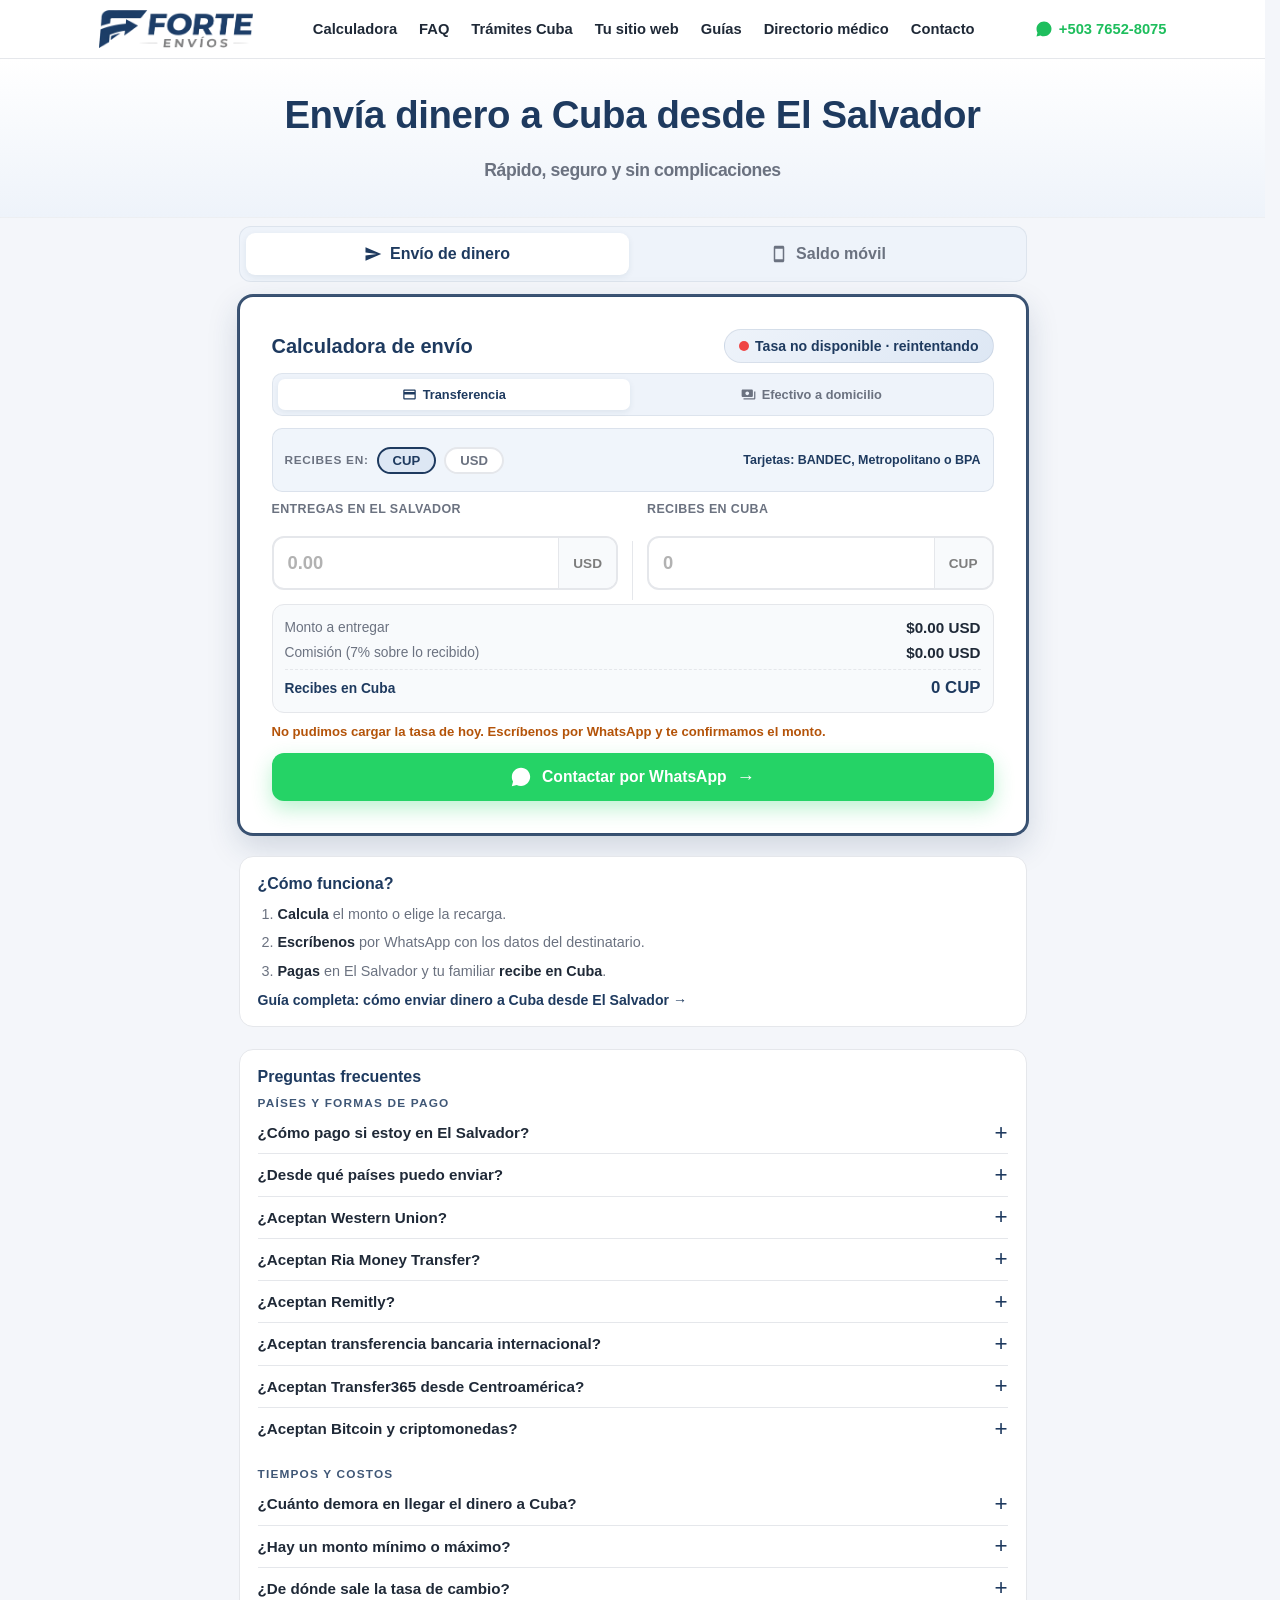
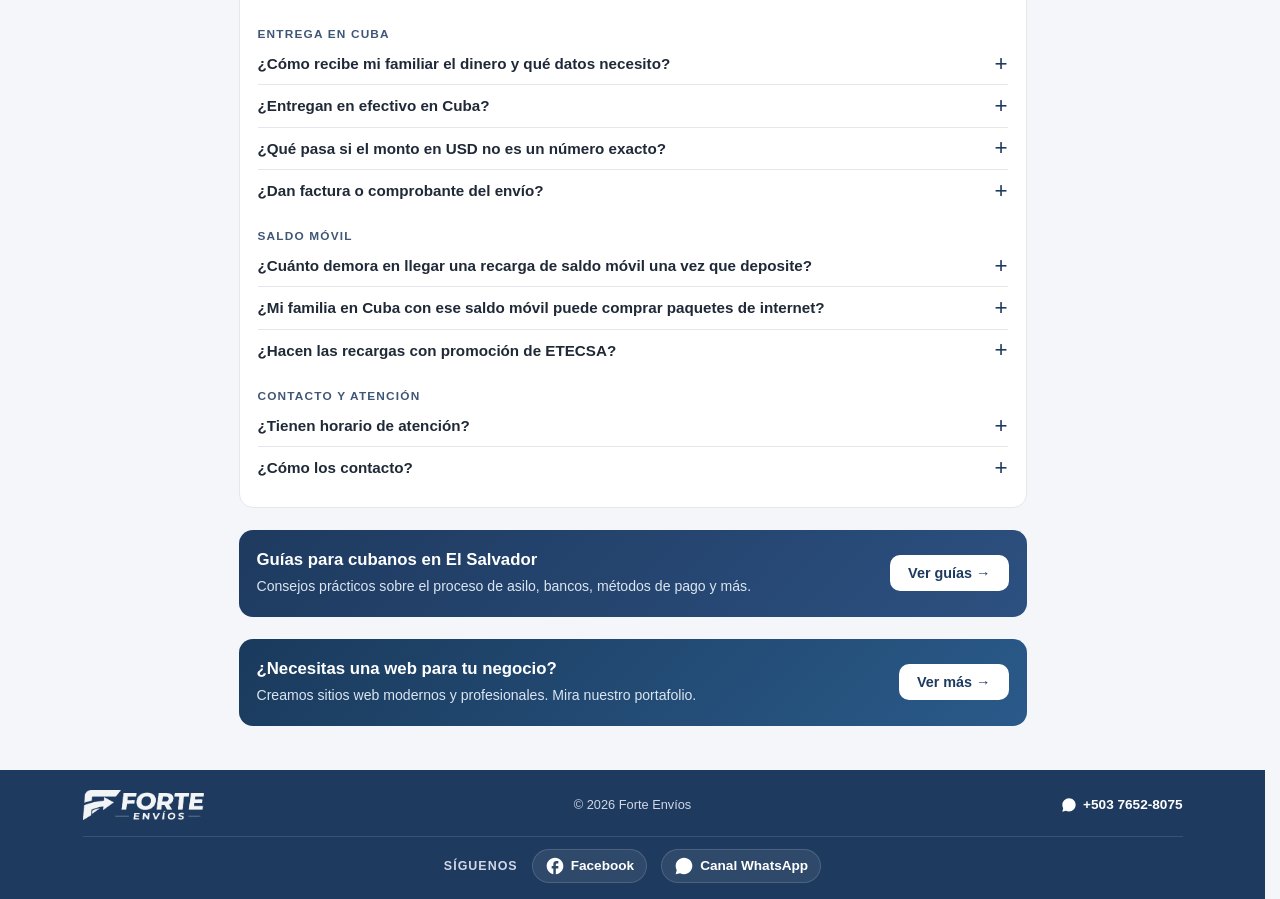
==== index.html @ 131b621f "envío: selector de provincia y municipio, Las Tunas solo USD al 15% - Provincia y municipio en dos s" ====
<!DOCTYPE html>
<html lang="es">
<head>
  <meta charset="UTF-8" />
  <meta name="viewport" content="width=device-width, initial-scale=1.0" />
  <title>Enviar dinero a Cuba desde El Salvador | Forte Envíos</title>
  <meta name="description" content="Envía dinero a Cuba desde El Salvador: transferencia a tarjeta en CUP o USD y efectivo a domicilio en La Habana y Las Tunas. Calcula al instante con la tasa del día." />
  <link rel="canonical" href="https://forteenvios.com/" />
  <meta property="og:type" content="website" />
  <meta property="og:site_name" content="Forte Envíos" />
  <meta property="og:locale" content="es_SV" />
  <meta property="og:title" content="Enviar dinero a Cuba desde El Salvador | Forte Envíos" />
  <meta property="og:description" content="Envía dinero a Cuba desde El Salvador: transferencia a tarjeta en CUP o USD y efectivo a domicilio en La Habana y Las Tunas. Calcula al instante con la tasa del día." />
  <meta property="og:url" content="https://forteenvios.com/" />
  <meta property="og:image" content="https://forteenvios.com/og-image.jpg" />
  <meta property="og:image:width" content="1200" />
  <meta property="og:image:height" content="630" />
  <meta property="og:image:alt" content="Forte Envíos: envía dinero a Cuba desde El Salvador" />
  <meta name="twitter:card" content="summary_large_image" />
  <meta name="theme-color" content="#1e3a5f" />
  <link rel="icon" type="image/png" href="logo.png" />
  <link rel="manifest" href="manifest.webmanifest" />
  <link rel="apple-touch-icon" href="icons/apple-touch-icon.png" />
  <meta name="mobile-web-app-capable" content="yes" />
  <meta name="apple-mobile-web-app-capable" content="yes" />
  <meta name="apple-mobile-web-app-title" content="Forte Envíos" />
  <meta name="apple-mobile-web-app-status-bar-style" content="default" />
  <link rel="stylesheet" href="styles.css" />
  <script type="application/ld+json">
{
    "@context": "https://schema.org",
    "@graph": [
      {
        "@type": "FinancialService",
        "name": "Forte Envíos",
        "url": "https://forteenvios.com/",
        "description": "Envíos de dinero y recargas de saldo móvil desde El Salvador a Cuba.",
        "logo": "https://forteenvios.com/icons/icon-512.png",
        "image": "https://forteenvios.com/og-image.jpg",
        "telephone": "+503 7652-8075",
        "areaServed": [
          {
            "@type": "Country",
            "name": "El Salvador"
          },
          {
            "@type": "Country",
            "name": "Cuba"
          }
        ],
        "openingHours": "Mo-Su 00:00-23:59",
        "sameAs": [
          "https://www.facebook.com/profile.php?id=61582196583614",
          "https://www.whatsapp.com/channel/0029Vb774k69MF8uhRZBeU0Q"
        ]
      },
      {
        "@type": "WebSite",
        "name": "Forte Envíos",
        "url": "https://forteenvios.com/",
        "inLanguage": "es"
      }
    ]
  }
  </script>
</head>
<body>
  <header class="site-header">
    <div class="container header-inner">
      <img src="logo.png" alt="Forte Envíos" class="logo" />
      <nav class="site-nav" id="siteNav" aria-label="Navegación principal">
        <a href="#calculadora" class="nav-link">Calculadora</a>
        <a href="#faq" class="nav-link">FAQ</a>
        <a href="tramites/index.html" class="nav-link">Trámites Cuba</a>
        <a href="web/index.html" class="nav-link">Tu sitio web</a>
        <a href="guias/index.html" class="nav-link">Guías</a>
        <a href="directorio-medicos/index.html" class="nav-link">Directorio médico</a>
        <a href="contacto.html" class="nav-link">Contacto</a>
      </nav>
      <div class="header-actions">
        <a href="https://wa.me/50376528075" target="_blank" rel="noopener" class="wa-link">
          <svg viewBox="0 0 24 24" width="18" height="18" fill="currentColor" aria-hidden="true"><path d="M17.5 14.4c-.3-.1-1.7-.8-1.9-.9-.3-.1-.5-.1-.7.1s-.8.9-.9 1.1c-.2.2-.3.2-.6.1s-1.2-.4-2.2-1.4c-.8-.7-1.4-1.6-1.5-1.9-.2-.3 0-.4.1-.6.1-.1.3-.3.4-.5.1-.2.2-.3.3-.5.1-.2 0-.4 0-.5s-.7-1.7-1-2.3c-.3-.6-.5-.5-.7-.5h-.6c-.2 0-.5.1-.8.4-.3.3-1.1 1.1-1.1 2.6 0 1.5 1.1 3 1.3 3.2.2.2 2.2 3.3 5.3 4.7.7.3 1.3.5 1.7.6.7.2 1.4.2 1.9.1.6-.1 1.7-.7 2-1.4.3-.7.3-1.3.2-1.4-.1-.1-.3-.2-.6-.3zM12 2C6.5 2 2 6.5 2 12c0 1.8.5 3.5 1.3 4.9L2 22l5.3-1.4c1.4.8 3 1.2 4.7 1.2 5.5 0 10-4.5 10-10S17.5 2 12 2z"/></svg>
          <span class="wa-number">+503 7652-8075</span>
        </a>
        <button type="button" class="nav-burger" id="navBurger" aria-label="Abrir menú" aria-expanded="false" aria-controls="siteNav">
          <svg viewBox="0 0 24 24" width="22" height="22" fill="currentColor" aria-hidden="true"><path d="M3 18h18v-2H3v2zm0-5h18v-2H3v2zm0-7v2h18V6H3z"/></svg>
        </button>
      </div>
    </div>
  </header>

  <main>
    <section class="hero">
      <div class="container">
        <h1>Envía dinero a Cuba desde El Salvador<br/><span class="accent">Rápido, seguro y sin complicaciones</span></h1>
      </div>
    </section>

    <section class="calculator-wrap" id="calculadora">
      <div class="container">

        <div class="tabs" role="tablist">
          <button type="button" class="tab active" role="tab" id="tab-envio" aria-selected="true" aria-controls="panel-envio" data-tab="envio">
            <svg viewBox="0 0 24 24" width="18" height="18" fill="currentColor" aria-hidden="true"><path d="M2.01 21L23 12 2.01 3 2 10l15 2-15 2z"/></svg>
            Envío de dinero
          </button>
          <button type="button" class="tab" role="tab" id="tab-saldo" aria-selected="false" aria-controls="panel-saldo" tabindex="-1" data-tab="saldo">
            <svg viewBox="0 0 24 24" width="18" height="18" fill="currentColor" aria-hidden="true"><path d="M17 1.01L7 1c-1.1 0-2 .9-2 2v18c0 1.1.9 2 2 2h10c1.1 0 2-.9 2-2V3c0-1.1-.9-1.99-2-1.99zM17 19H7V5h10v14z"/></svg>
            Saldo móvil
          </button>
        </div>

        <!-- === Panel: Envío de dinero === -->
        <div class="calculator card" id="panel-envio" role="tabpanel" aria-labelledby="tab-envio">
          <div class="calc-header">
            <h2>Calculadora de envío</h2>
            <div class="rate-pill loading" id="ratePill" title="Tasa CUP/USD en vivo">
              <span class="rate-dot"></span>
              <span id="rateText">Calculando tasa…</span>
            </div>
          </div>

          <div class="delivery-toggle" role="group" aria-label="Modalidad de entrega">
            <button type="button" class="dtoggle active" aria-pressed="true" data-mode="transferencia">
              <svg viewBox="0 0 24 24" width="15" height="15" fill="currentColor" aria-hidden="true"><path d="M20 4H4c-1.11 0-2 .89-2 2v12c0 1.11.89 2 2 2h16c1.11 0 2-.89 2-2V6c0-1.11-.89-2-2-2zm0 14H4v-6h16v6zm0-10H4V6h16v2z"/></svg>
              Transferencia
            </button>
            <button type="button" class="dtoggle" aria-pressed="false" data-mode="efectivo">
              <svg viewBox="0 0 24 24" width="15" height="15" fill="currentColor" aria-hidden="true"><path d="M19 14V6c0-1.1-.9-2-2-2H3c-1.1 0-2 .9-2 2v8c0 1.1.9 2 2 2h14c1.1 0 2-.9 2-2zm-9-1c-1.66 0-3-1.34-3-3s1.34-3 3-3 3 1.34 3 3-1.34 3-3 3zm13-6v11c0 1.1-.9 2-2 2H4v-2h17V7h2z"/></svg>
              Efectivo a domicilio
            </button>
          </div>

          <div id="transferencia-options" class="delivery-options transferencia-options">
            <div class="currency-toggle" role="group" aria-label="Moneda a recibir">
              <span class="currency-toggle-label">Recibes en:</span>
              <button type="button" class="ctoggle active" aria-pressed="true" data-currency="cup">CUP</button>
              <button type="button" class="ctoggle" aria-pressed="false" data-currency="usd">USD</button>
            </div>
            <span class="transfer-note" id="transferNote">Tarjetas: BANDEC, Metropolitano o BPA</span>
          </div>

          <div id="efectivo-options" class="delivery-options efectivo-options hidden">
            <div class="currency-toggle" role="group" aria-label="Moneda a recibir">
              <span class="currency-toggle-label">Recibes en:</span>
              <button type="button" class="ctoggle active" aria-pressed="true" data-currency="cup">CUP</button>
              <button type="button" class="ctoggle" aria-pressed="false" data-currency="usd">USD</button>
            </div>
            <div class="municipio-section">
              <label for="provinciaSelect" class="municipio-label">Provincia de entrega</label>
              <select id="provinciaSelect" class="municipio-select">
                <option value="">Provincia</option>
              </select>
              <label for="municipioSelect" class="municipio-label">Municipio de entrega</label>
              <select id="municipioSelect" class="municipio-select" disabled>
                <option value="">Municipio</option>
              </select>
            </div>
          </div>

          <div class="row row-main">
            <div class="field">
              <label for="payUsd">Entregas en El Salvador</label>
              <div class="input-group">
                <input type="text" inputmode="decimal" id="payUsd" placeholder="0.00" autocomplete="off" />
                <span class="currency">USD</span>
              </div>
            </div>

            <div class="row-divider" aria-hidden="true"></div>

            <div class="field">
              <label for="recvCup" id="recvCupLabel">Recibes en Cuba</label>
              <div class="input-group">
                <input type="text" inputmode="decimal" id="recvCup" placeholder="0" autocomplete="off" />
                <span class="currency" id="recvCupCurrency">CUP</span>
              </div>
            </div>
          </div>

          <div class="summary" id="summary">
            <div class="summary-row">
              <span>Monto a entregar</span>
              <strong id="sumPay">$0.00 USD</strong>
            </div>
            <div class="summary-row">
              <span id="sumFeeLabel">Comisión (7%)</span>
              <strong id="sumFee">$0.00 USD</strong>
            </div>
            <div class="summary-row" id="sumMensajeriaRow" style="display:none">
              <span id="sumMensajeriaLabel">Mensajería</span>
              <strong id="sumMensajeria">$0.00 USD</strong>
            </div>
            <div class="summary-row highlight" id="sumRecvRow">
              <span id="sumRecvLabel">Recibes en Cuba</span>
              <strong id="sumRecv">0 CUP</strong>
            </div>
          </div>

          <p class="calc-hint" id="envioHint" role="status" hidden></p>

          <a id="whatsappBtn" href="#" target="_blank" rel="noopener" class="btn btn-whatsapp" aria-disabled="true">
            <svg viewBox="0 0 24 24" width="22" height="22" fill="currentColor" aria-hidden="true"><path d="M17.5 14.4c-.3-.1-1.7-.8-1.9-.9-.3-.1-.5-.1-.7.1s-.8.9-.9 1.1c-.2.2-.3.2-.6.1s-1.2-.4-2.2-1.4c-.8-.7-1.4-1.6-1.5-1.9-.2-.3 0-.4.1-.6.1-.1.3-.3.4-.5.1-.2.2-.3.3-.5.1-.2 0-.4 0-.5s-.7-1.7-1-2.3c-.3-.6-.5-.5-.7-.5h-.6c-.2 0-.5.1-.8.4-.3.3-1.1 1.1-1.1 2.6 0 1.5 1.1 3 1.3 3.2.2.2 2.2 3.3 5.3 4.7.7.3 1.3.5 1.7.6.7.2 1.4.2 1.9.1.6-.1 1.7-.7 2-1.4.3-.7.3-1.3.2-1.4-.1-.1-.3-.2-.6-.3zM12 2C6.5 2 2 6.5 2 12c0 1.8.5 3.5 1.3 4.9L2 22l5.3-1.4c1.4.8 3 1.2 4.7 1.2 5.5 0 10-4.5 10-10S17.5 2 12 2z"/></svg>
            <span>Contactar por WhatsApp</span>
            <span class="btn-arrow" aria-hidden="true">→</span>
          </a>
        </div>

        <!-- === Panel: Saldo móvil === -->
        <div class="calculator card hidden" id="panel-saldo" role="tabpanel" aria-labelledby="tab-saldo">
          <div class="calc-header">
            <h2>Recarga de saldo móvil</h2>
          </div>

          <div class="offers">
            <button class="offer featured" data-cup="1000" data-usd="8.5">
              <span class="offer-badge">Mejor precio</span>
              <span class="offer-cup">1000 <small>CUP</small></span>
              <span class="offer-arrow">→</span>
              <span class="offer-usd">$8<small>.50</small></span>
            </button>
            <button class="offer" data-cup="360" data-usd="3.15">
              <span class="offer-badge popular">Más popular</span>
              <span class="offer-cup">360 <small>CUP</small></span>
              <span class="offer-arrow">→</span>
              <span class="offer-usd">$3<small>.15</small></span>
            </button>
            <button class="offer" data-cup="240" data-usd="2.5">
              <span class="offer-cup">240 <small>CUP</small></span>
              <span class="offer-arrow">→</span>
              <span class="offer-usd">$2<small>.50</small></span>
            </button>
            <button class="offer" data-cup="120" data-usd="1.75">
              <span class="offer-cup">120 <small>CUP</small></span>
              <span class="offer-arrow">→</span>
              <span class="offer-usd">$1<small>.75</small></span>
            </button>
            <button class="offer" data-promo="1" data-usd="27" aria-describedby="promoNote">
              <span class="offer-badge promo">Promoción ETECSA</span>
              <span class="offer-cup">Promo <small>ETECSA</small></span>
              <span class="offer-arrow">→</span>
              <span class="offer-usd">$27</span>
              <span class="offer-note" id="promoNote" role="tooltip" aria-hidden="true" hidden><strong>Promo ETECSA:</strong> solo cuando ETECSA tiene una promoción activa. Lo que incluye cambia en cada una (normalmente saldo multiplicado y datos ilimitados); por WhatsApp te confirmamos si hay una ahora y qué trae.</span>
            </button>
          </div>

          <div class="field">
            <label for="cubaPhone">Número de Cuba (opcional)</label>
            <div class="input-group">
              <span class="prefix">+53</span>
              <input type="tel" inputmode="numeric" id="cubaPhone" placeholder="XXXX XXXX" autocomplete="off" maxlength="9" />
            </div>
          </div>

          <p class="calc-hint" id="saldoHint" role="status" hidden></p>

          <a id="whatsappSaldoBtn" href="#" target="_blank" rel="noopener" class="btn btn-whatsapp" aria-disabled="true">
            <svg viewBox="0 0 24 24" width="22" height="22" fill="currentColor" aria-hidden="true"><path d="M17.5 14.4c-.3-.1-1.7-.8-1.9-.9-.3-.1-.5-.1-.7.1s-.8.9-.9 1.1c-.2.2-.3.2-.6.1s-1.2-.4-2.2-1.4c-.8-.7-1.4-1.6-1.5-1.9-.2-.3 0-.4.1-.6.1-.1.3-.3.4-.5.1-.2.2-.3.3-.5.1-.2 0-.4 0-.5s-.7-1.7-1-2.3c-.3-.6-.5-.5-.7-.5h-.6c-.2 0-.5.1-.8.4-.3.3-1.1 1.1-1.1 2.6 0 1.5 1.1 3 1.3 3.2.2.2 2.2 3.3 5.3 4.7.7.3 1.3.5 1.7.6.7.2 1.4.2 1.9.1.6-.1 1.7-.7 2-1.4.3-.7.3-1.3.2-1.4-.1-.1-.3-.2-.6-.3zM12 2C6.5 2 2 6.5 2 12c0 1.8.5 3.5 1.3 4.9L2 22l5.3-1.4c1.4.8 3 1.2 4.7 1.2 5.5 0 10-4.5 10-10S17.5 2 12 2z"/></svg>
            <span>Contactar por WhatsApp</span>
            <span class="btn-arrow" aria-hidden="true">→</span>
          </a>

        </div>

        <div class="steps">
          <h3>¿Cómo funciona?</h3>
          <ol>
            <li><strong>Calcula</strong> el monto o elige la recarga.</li>
            <li><strong>Escríbenos</strong> por WhatsApp con los datos del destinatario.</li>
            <li><strong>Pagas</strong> en El Salvador y tu familiar <strong>recibe en Cuba</strong>.</li>
          </ol>
          <p class="steps-guide"><a href="guias/enviar-dinero-cuba-desde-el-salvador/index.html">Guía completa: cómo enviar dinero a Cuba desde El Salvador →</a></p>
        </div>

        <section class="faq" id="faq">
          <h3>Preguntas frecuentes</h3>

          <div class="faq-group">
            <h4>Países y formas de pago</h4>

            <details>
              <summary>¿Cómo pago si estoy en El Salvador?</summary>
              <p>Puedes pagar en <strong>Efectivo</strong>, por <strong>Transfer365</strong> o vía <strong>Western Union</strong> local. También aceptamos <strong>Bitcoin y criptomonedas</strong>. Coordinamos la modalidad al momento de escribirnos por WhatsApp.</p>
            </details>

            <details>
              <summary>¿Desde qué países puedo enviar?</summary>
              <p>Recibimos envíos desde <strong>casi cualquier país del mundo</strong>: Estados Unidos, España, Canadá, México, Argentina, Chile, Colombia, Italia, Alemania, Francia, Portugal, Reino Unido y muchos más. Siempre que en tu país opere alguna de las vías que aceptamos, podemos coordinar el envío.</p>
              <p>Las vías disponibles son: <strong>Western Union</strong>, <strong>Ria Money Transfer</strong>, <strong>Remitly</strong>, <strong>transferencia bancaria internacional</strong>, <strong>Transfer365</strong> (desde Centroamérica) y <strong>Bitcoin y criptomonedas</strong>. Si tienes otra forma de pago en mente, escríbenos por WhatsApp y la valoramos contigo.</p>
            </details>

            <details>
              <summary>¿Aceptan Western Union?</summary>
              <p><strong>Sí</strong>. Recibimos envíos desde la mayoría de países donde Western Union opera: <strong>Estados Unidos, Canadá, España, resto de Europa</strong> y muchos más. Si no estás seguro de si Western Union opera en tu país, <a href="https://wa.me/50376528075" target="_blank" rel="noopener"><strong>escríbenos por WhatsApp</strong></a> y lo revisamos contigo.</p>
            </details>

            <details>
              <summary>¿Aceptan Ria Money Transfer?</summary>
              <p><strong>Sí</strong>. Recibimos envíos desde <strong>Estados Unidos, Canadá, España, resto de Europa, Japón, Reino Unido, Australia, México, Argentina, Chile, Colombia</strong> y muchos otros países donde Ria opera. Si no estás seguro de si Ria opera en tu país, <a href="https://wa.me/50376528075" target="_blank" rel="noopener"><strong>escríbenos por WhatsApp</strong></a> y lo revisamos contigo.</p>
              <details class="faq-nested">
                <summary>Ver lista completa de países Ria</summary>
                <p>Argentina, Australia, Austria, Bélgica, Canadá, Chile, Colombia, Dinamarca, Eslovaquia, España, Estados Unidos, Estonia, Filipinas, Finlandia, Francia, Alemania, Grecia, Hungría, India, Irlanda, Italia, Japón, Letonia, Lituania, Luxemburgo, Malasia, México, Noruega, Nueva Zelanda, Países Bajos, Polonia, Portugal, Reino Unido, República Checa, Rumania, Senegal, Singapur, Suecia, Suiza y Ucrania.</p>
              </details>
            </details>

            <details>
              <summary>¿Aceptan Remitly?</summary>
              <p><strong>Sí</strong>. Recibimos envíos vía Remitly desde <strong>Estados Unidos, Canadá, Europa, Australia, Nueva Zelanda, Japón, Singapur</strong> y otros países donde Remitly opera. Si no estás seguro de si aplica en tu país, <a href="https://wa.me/50376528075" target="_blank" rel="noopener"><strong>escríbenos por WhatsApp</strong></a> y lo revisamos contigo.</p>
              <details class="faq-nested">
                <summary>Ver lista completa de países Remitly</summary>
                <p>Estados Unidos, Alemania, Australia, Austria, Bélgica, Canadá, Chipre, Dinamarca, Emiratos Árabes Unidos, Eslovaquia, España, Finlandia, Francia, Grecia, Irlanda, Israel, Italia, Japón, Letonia, Liechtenstein, Lituania, Malta, Noruega, Nueva Zelanda, Países Bajos, Polonia, Portugal, Reino Unido, República Checa, Rumania, Singapur y Suecia.</p>
              </details>
            </details>

            <details>
              <summary>¿Aceptan transferencia bancaria internacional?</summary>
              <p><strong>Sí</strong>, recibimos transferencias desde casi cualquier banca internacional. Es una opción ideal para montos altos o para países donde no operan los servicios de remesas. Escríbenos por WhatsApp y te damos los datos de la cuenta.</p>
            </details>

            <details>
              <summary>¿Aceptan Transfer365 desde Centroamérica?</summary>
              <p><strong>Sí</strong>. Si estás en Centroamérica, puedes pagar vía <strong>Transfer365</strong> (<a href="https://www.bcr.gob.sv/sistema-de-pagos-masivos/" target="_blank" rel="noopener">sistema de pagos masivos del BCR</a>) o también por <strong>Western Union</strong>. La tasa de cambio final depende de cuántos <strong>USD se reciban en El Salvador</strong> tras la conversión de tu moneda local.</p>
            </details>

            <details>
              <summary>¿Aceptan Bitcoin y criptomonedas?</summary>
              <p><strong>Sí</strong>, desde cualquier país. Aceptamos <strong>Bitcoin y criptomonedas</strong>. Escríbenos por WhatsApp y coordinamos cuál te conviene.</p>
            </details>
          </div>

          <div class="faq-group">
            <h4>Tiempos y costos</h4>

            <details>
              <summary>¿Cuánto demora en llegar el dinero a Cuba?</summary>
              <p>La mayoría de los envíos se acreditan en <strong>pocas horas</strong> tras confirmar el pago. Pedimos un margen de hasta <strong>5 días</strong> solo por cualquier imprevisto, y te mantenemos informado en todo momento.</p>
            </details>

            <details>
              <summary>¿Hay un monto mínimo o máximo?</summary>
              <p>El mínimo es <strong>$1 USD</strong> y puedes enviar cualquier cantidad.</p>
            </details>

            <details>
              <summary>¿De dónde sale la tasa de cambio?</summary>
              <p>Usamos la tasa publicada por <a href="https://eltoque.com/tasas-de-cambio-cuba" target="_blank" rel="noopener"><strong>El Toque</strong></a>, la referencia más usada en Cuba para el mercado informal. Puedes verla siempre arriba de la calculadora. La tasa final se confirma al momento del envío.</p>
            </details>
          </div>

          <div class="faq-group">
            <h4>Entrega en Cuba</h4>

            <details>
              <summary>¿Cómo recibe mi familiar el dinero y qué datos necesito?</summary>
              <p>Depende de la modalidad de entrega:</p>
              <p><strong>Transferencia a tarjeta</strong> (Bandec, BPA o Metro):</p>
              <ul>
                <li>Número de la tarjeta</li>
                <li>Número de celular en Cuba <em>(opcional, para confirmar la acreditación)</em></li>
              </ul>
              <p><strong>Efectivo a domicilio</strong> (La Habana y Las Tunas):</p>
              <ul>
                <li>Nombre completo de la persona que recibe</li>
                <li>Número de documento de identidad (carnet de identidad, pasaporte o licencia de conducción)</li>
                <li>Dirección exacta de entrega</li>
                <li>Número de celular en Cuba para coordinar la entrega</li>
              </ul>
            </details>

            <details>
              <summary>¿Entregan en efectivo en Cuba?</summary>
              <p>Sí, en <strong>La Habana</strong> y en <strong>Las Tunas</strong> (por ahora, solo en el municipio cabecera). En La Habana el efectivo se entrega en <strong>CUP</strong> (comisión 7%) o en <strong>USD</strong> (comisión 10%); en Las Tunas, solo en <strong>USD</strong> (comisión 15%). Además se cobra una <strong>tarifa de mensajería</strong> según el municipio:</p>
              <ul id="mensajeriaList"></ul>
              <p>Puedes calcular el costo total en la calculadora seleccionando <strong>"Efectivo a domicilio"</strong>. Para <strong>otras provincias</strong>, escríbenos por WhatsApp y lo coordinamos.</p>
            </details>

            <details>
              <summary>¿Qué pasa si el monto en USD no es un número exacto?</summary>
              <p>El efectivo en USD se entrega en <strong>billetes</strong>, por eso lo ideal es que el monto a recibir sea <strong>múltiplo de $5 USD</strong> ($50, $95, $100…). Si no lo es, lo coordinamos contigo por WhatsApp antes del envío.</p>
            </details>

            <details>
              <summary>¿Dan factura o comprobante del envío?</summary>
              <p><strong>Sí</strong>. Si <strong>la entrega en Cuba</strong> es vía <strong>transferencia</strong>, recibes el <strong>comprobante de pago virtual</strong>. Si <strong>la entrega en Cuba</strong> es vía <strong>efectivo</strong>, además del comprobante virtual, en Cuba se firma un comprobante con el <strong>documento de identidad del cliente que recibe</strong>, para confirmar la entrega.</p>
            </details>
          </div>

          <div class="faq-group">
            <h4>Saldo móvil</h4>

            <details>
              <summary>¿Cuánto demora en llegar una recarga de saldo móvil una vez que deposite?</summary>
              <p>A las <strong>pocas horas</strong>.</p>
            </details>

            <details>
              <summary>¿Mi familia en Cuba con ese saldo móvil puede comprar paquetes de internet?</summary>
              <p><strong>Sí</strong>.</p>
            </details>

            <details>
              <summary>¿Hacen las recargas con promoción de ETECSA?</summary>
              <p><strong>Sí</strong>. Cuando ETECSA tiene una promoción de recarga activa, normalmente con <strong>saldo multiplicado</strong> y <strong>datos ilimitados</strong>, te la hacemos por <strong>$27 USD</strong>. Lo que incluye cambia en cada promoción: <a href="https://wa.me/50376528075?text=Hola%20Forte%2C%20%C2%BFhay%20alguna%20promoci%C3%B3n%20de%20ETECSA%20activa%20ahora%3F%20Me%20interesa%20la%20recarga%20en%20promoci%C3%B3n%20de%20%2427%20USD." target="_blank" rel="noopener"><strong>escríbenos por WhatsApp</strong></a> y te decimos si hay una activa ahora y qué trae.</p>
            </details>
          </div>

          <div class="faq-group">
            <h4>Contacto y atención</h4>

            <details>
              <summary>¿Tienen horario de atención?</summary>
              <p>Atendemos <strong>todos los días, 24/7</strong>. Te respondemos lo antes posible.</p>
            </details>

            <details>
              <summary>¿Cómo los contacto?</summary>
              <p>Por <a href="https://wa.me/50376528075" target="_blank" rel="noopener"><strong>WhatsApp</strong></a> al <strong>+503 7652-8075</strong> (la vía más rápida). También nos encuentras en nuestra <a href="https://www.facebook.com/profile.php?id=61582196583614" target="_blank" rel="noopener"><strong>página de Facebook</strong></a> y en nuestro <a href="https://www.whatsapp.com/channel/0029Vb774k69MF8uhRZBeU0Q" target="_blank" rel="noopener"><strong>canal de WhatsApp</strong></a>, donde compartimos novedades y actualizaciones.</p>
            </details>
          </div>
        </section>

        <section class="guias-teaser">
          <div class="guias-teaser-text">
            <h3>Guías para cubanos en El Salvador</h3>
            <p>Consejos prácticos sobre el proceso de asilo, bancos, métodos de pago y más.</p>
          </div>
          <a href="guias/index.html" class="btn-guias">Ver guías <span aria-hidden="true">→</span></a>
        </section>

        <section class="guias-teaser" style="background:linear-gradient(135deg,#1a3a5c 0%,#2a5a8a 100%)">
          <div class="guias-teaser-text">
            <h3>¿Necesitas una web para tu negocio?</h3>
            <p>Creamos sitios web modernos y profesionales. Mira nuestro portafolio.</p>
          </div>
          <a href="web/index.html" class="btn-guias">Ver más <span aria-hidden="true">→</span></a>
        </section>

      </div>
    </section>
  </main>

  <footer class="site-footer" id="contacto">
    <div class="container footer-inner">
      <img loading="lazy" src="logo.png" alt="Forte Envíos" class="logo-sm" />
      <span class="foot-copy">© <span id="year"></span> Forte Envíos</span>
      <a href="https://wa.me/50376528075" target="_blank" rel="noopener" class="foot-wa">
        <svg viewBox="0 0 24 24" width="16" height="16" fill="currentColor" aria-hidden="true"><path d="M17.5 14.4c-.3-.1-1.7-.8-1.9-.9-.3-.1-.5-.1-.7.1s-.8.9-.9 1.1c-.2.2-.3.2-.6.1s-1.2-.4-2.2-1.4c-.8-.7-1.4-1.6-1.5-1.9-.2-.3 0-.4.1-.6.1-.1.3-.3.4-.5.1-.2.2-.3.3-.5.1-.2 0-.4 0-.5s-.7-1.7-1-2.3c-.3-.6-.5-.5-.7-.5h-.6c-.2 0-.5.1-.8.4-.3.3-1.1 1.1-1.1 2.6 0 1.5 1.1 3 1.3 3.2.2.2 2.2 3.3 5.3 4.7.7.3 1.3.5 1.7.6.7.2 1.4.2 1.9.1.6-.1 1.7-.7 2-1.4.3-.7.3-1.3.2-1.4-.1-.1-.3-.2-.6-.3zM12 2C6.5 2 2 6.5 2 12c0 1.8.5 3.5 1.3 4.9L2 22l5.3-1.4c1.4.8 3 1.2 4.7 1.2 5.5 0 10-4.5 10-10S17.5 2 12 2z"/></svg>
        +503 7652-8075
      </a>
    </div>
    <div class="container foot-social">
      <span class="foot-social-label">Síguenos</span>
      <a href="https://www.facebook.com/profile.php?id=61582196583614" target="_blank" rel="noopener" class="foot-social-link" aria-label="Facebook">
        <svg viewBox="0 0 24 24" width="20" height="20" fill="currentColor" aria-hidden="true"><path d="M22 12c0-5.52-4.48-10-10-10S2 6.48 2 12c0 4.84 3.44 8.87 8 9.8V15H8v-3h2V9.5C10 7.57 11.57 6 13.5 6H16v3h-2c-.55 0-1 .45-1 1v2h3v3h-3v6.95c5.05-.5 9-4.76 9-9.95z"/></svg>
        <span>Facebook</span>
      </a>
      <a href="https://www.whatsapp.com/channel/0029Vb774k69MF8uhRZBeU0Q" target="_blank" rel="noopener" class="foot-social-link" aria-label="Canal de WhatsApp">
        <svg viewBox="0 0 24 24" width="20" height="20" fill="currentColor" aria-hidden="true"><path d="M17.5 14.4c-.3-.1-1.7-.8-1.9-.9-.3-.1-.5-.1-.7.1s-.8.9-.9 1.1c-.2.2-.3.2-.6.1s-1.2-.4-2.2-1.4c-.8-.7-1.4-1.6-1.5-1.9-.2-.3 0-.4.1-.6.1-.1.3-.3.4-.5.1-.2.2-.3.3-.5.1-.2 0-.4 0-.5s-.7-1.7-1-2.3c-.3-.6-.5-.5-.7-.5h-.6c-.2 0-.5.1-.8.4-.3.3-1.1 1.1-1.1 2.6 0 1.5 1.1 3 1.3 3.2.2.2 2.2 3.3 5.3 4.7.7.3 1.3.5 1.7.6.7.2 1.4.2 1.9.1.6-.1 1.7-.7 2-1.4.3-.7.3-1.3.2-1.4-.1-.1-.3-.2-.6-.3zM12 2C6.5 2 2 6.5 2 12c0 1.8.5 3.5 1.3 4.9L2 22l5.3-1.4c1.4.8 3 1.2 4.7 1.2 5.5 0 10-4.5 10-10S17.5 2 12 2z"/></svg>
        <span>Canal WhatsApp</span>
      </a>
    </div>
  </footer>

  <script src="nav.js"></script>
  <script src="pwa.js"></script>
  <script src="script.js"></script>
</body>
</html>
---- styles.css ----
/* ===== Base (mobile-first) ===== */
:root {
  --navy: #1e3a5f;
  --navy-dark: #17304e;
  --navy-light: #2c5080;
  --gray: #7d7d7d;
  --gray-light: #e5e7eb;
  --gray-bg: #f4f6fa;
  --text: #1f2937;
  --text-soft: #6b7280;
  --white: #ffffff;
  --wa: #25d366;
  --wa-dark: #1ebe5d;
  --shadow: 0 10px 30px rgba(30, 58, 95, 0.08);
  --radius: 14px;
}

* { box-sizing: border-box; }

html, body {
  margin: 0;
  padding: 0;
  font-family: -apple-system, BlinkMacSystemFont, "Segoe UI", Roboto, "Helvetica Neue", Arial, sans-serif;
  color: var(--text);
  background: var(--gray-bg);
  -webkit-font-smoothing: antialiased;
  -webkit-text-size-adjust: 100%;
}

body {
  display: flex;
  flex-direction: column;
  min-height: 100vh;
}
main { flex: 1; }

.container {
  width: 100%;
  max-width: 1100px;
  margin: 0 auto;
  padding: 0 16px;
}

a { color: var(--navy); text-decoration: none; }
a:hover { text-decoration: underline; }

/* ===== Header / Navbar ===== */
.site-header {
  background: var(--white);
  border-bottom: 1px solid var(--gray-light);
  position: sticky;
  top: 0;
  z-index: 10;
}
.header-inner {
  display: flex;
  align-items: center;
  justify-content: space-between;
  gap: 12px;
  padding-top: 10px;
  padding-bottom: 10px;
}
.logo {
  height: 38px;
  width: auto;
  display: block;
}
.wa-link {
  display: inline-flex;
  align-items: center;
  gap: 6px;
  color: var(--wa-dark);
  font-weight: 700;
  font-size: 0.92rem;
  white-space: nowrap;
}
.wa-link svg { flex: 0 0 auto; }

/* ===== Hero ===== */
.hero {
  background: linear-gradient(180deg, #ffffff 0%, #eef3fa 100%);
  padding: 22px 0 16px;
  text-align: center;
  border-bottom: 1px solid rgba(30, 58, 95, 0.08);
}
.hero h1 {
  font-size: 1.5rem;
  line-height: 1.25;
  margin: 0 0 10px;
  color: var(--navy);
  font-weight: 800;
  letter-spacing: -0.01em;
}
.hero .accent {
  color: var(--text-soft);
  font-weight: 600;
  font-size: 0.95rem;
  display: inline-block;
  margin-top: 6px;
}
.hero .lead {
  color: var(--text-soft);
  margin: 0;
  font-size: 0.92rem;
}

/* ===== Calculator ===== */
.calculator-wrap {
  padding: 8px 0 24px;
}
.calculator-wrap .container { max-width: 820px; }
.card {
  background: var(--white);
  border-radius: var(--radius);
  box-shadow: var(--shadow);
  padding: 16px 14px;
  border: 1px solid rgba(30, 58, 95, 0.06);
}
.calculator.card {
  box-shadow:
    0 0 0 2px rgba(30, 58, 95, 0.85),
    0 12px 32px rgba(30, 58, 95, 0.18);
  border-color: rgba(30, 58, 95, 0.9);
}
.calc-header {
  display: flex;
  flex-direction: row;
  align-items: center;
  justify-content: space-between;
  gap: 8px;
  flex-wrap: wrap;
  margin-bottom: 10px;
}
.calc-header h2 {
  font-size: 1rem;
  margin: 0;
  color: var(--navy);
  font-weight: 700;
}
.rate-pill {
  display: inline-flex;
  align-items: center;
  justify-content: center;
  gap: 6px;
  background: linear-gradient(135deg, #eef3fa 0%, #dde7f4 100%);
  color: var(--navy);
  padding: 5px 9px;
  border-radius: 999px;
  font-size: 0.74rem;
  font-weight: 700;
  white-space: nowrap;
  border: 1px solid rgba(30, 58, 95, 0.1);
}
.rate-dot {
  width: 10px;
  height: 10px;
  border-radius: 50%;
  background: #22c55e;
  box-shadow: 0 0 0 0 rgba(34, 197, 94, 0.6);
  animation: pulse 1.8s infinite;
  flex: 0 0 auto;
}
@keyframes pulse {
  0%   { box-shadow: 0 0 0 0 rgba(34, 197, 94, 0.5); }
  70%  { box-shadow: 0 0 0 8px rgba(34, 197, 94, 0); }
  100% { box-shadow: 0 0 0 0 rgba(34, 197, 94, 0); }
}
.rate-pill.stale .rate-dot { background: #f59e0b; }
.rate-pill.error .rate-dot { background: #ef4444; animation: none; }
.rate-pill.loading .rate-dot { background: #6b7280; }

/* Fields */
.field { margin-bottom: 10px; }
.field label {
  display: block;
  font-size: 0.78rem;
  font-weight: 600;
  color: var(--text-soft);
  margin-bottom: 4px;
  text-transform: uppercase;
  letter-spacing: 0.03em;
}
.input-group {
  position: relative;
  display: flex;
  align-items: stretch;
  border: 2px solid var(--gray-light);
  border-radius: 12px;
  background: var(--white);
  transition: border-color .15s, box-shadow .15s;
}
.input-group:focus-within {
  border-color: var(--navy);
  box-shadow: 0 0 0 4px rgba(30, 58, 95, 0.08);
}
.input-group input {
  flex: 1;
  border: 0;
  outline: 0;
  padding: 11px 12px;
  font-size: 1.1rem;
  font-weight: 700;
  color: var(--text);
  background: transparent;
  border-radius: 12px;
  width: 100%;
  min-width: 0;
}
.input-group .currency {
  display: inline-flex;
  align-items: center;
  padding: 0 14px;
  font-size: 0.85rem;
  font-weight: 700;
  color: var(--gray);
  background: #f8fafc;
  border-left: 1px solid var(--gray-light);
  border-top-right-radius: 10px;
  border-bottom-right-radius: 10px;
}
.hint {
  display: block;
  margin-top: 4px;
  color: var(--text-soft);
  font-size: 0.74rem;
}
.hint-right { text-align: right; }

.divider {
  position: relative;
  text-align: center;
  margin: 18px 0 14px;
}
.divider::before {
  content: "";
  position: absolute;
  top: 50%;
  left: 0; right: 0;
  height: 1px;
  background: var(--gray-light);
}
.divider span {
  position: relative;
  background: var(--white);
  padding: 0 12px;
  font-size: 0.78rem;
  color: var(--text-soft);
  font-weight: 700;
  letter-spacing: 0.08em;
  text-transform: uppercase;
}

.row { display: grid; gap: 10px; grid-template-columns: 1fr; }
.row-main {
  grid-template-columns: 1fr 1px 1fr;
  gap: 10px;
  margin-bottom: 4px;
}
.row-main .input-group input { padding: 10px 9px; font-size: 0.98rem; }
.row-main .input-group .currency { padding: 0 9px; font-size: 0.74rem; }
.row-main .field label { min-height: 2.4em; line-height: 1.2; }
.row-main .hint { min-height: 1em; }
.row-divider {
  background: var(--gray-light);
  align-self: stretch;
  margin: 2.4em 0 0;
}

.input-group .prefix {
  display: inline-flex; align-items: center;
  padding: 0 12px;
  font-weight: 700; color: var(--navy);
  background: #f8fafc;
  border-right: 1px solid var(--gray-light);
  border-top-left-radius: 10px;
  border-bottom-left-radius: 10px;
}

/* Summary */
.summary {
  margin-top: 4px;
  padding: 10px 12px;
  border-radius: 12px;
  background: #f8fafc;
  border: 1px solid var(--gray-light);
}
.summary-row {
  display: flex;
  justify-content: space-between;
  align-items: center;
  padding: 4px 0;
  font-size: 0.86rem;
  color: var(--text-soft);
}
.summary-row strong {
  color: var(--text);
  font-size: 0.95rem;
}
.summary-row.highlight {
  border-top: 1px dashed var(--gray-light);
  margin-top: 4px;
  padding-top: 8px;
}
.summary-row.highlight span { color: var(--navy); font-weight: 600; }
.summary-row.highlight strong { color: var(--navy); font-size: 1.05rem; transition: color .2s; }
.summary-row strong { white-space: nowrap; }
@keyframes value-flash {
  0%   { background: rgba(37, 211, 102, 0); }
  30%  { background: rgba(37, 211, 102, 0.18); }
  100% { background: rgba(37, 211, 102, 0); }
}
.summary-row.highlight.flash {
  animation: value-flash .6s ease-out;
  border-radius: 6px;
}

/* Aviso bajo el resumen (falta municipio, monto mínimo, tasa caída…) */
.calc-hint {
  margin: 10px 0 0;
  font-size: 0.82rem;
  font-weight: 600;
  color: #b45309;
  line-height: 1.35;
}

/* Button */
.btn {
  display: inline-flex;
  align-items: center;
  justify-content: center;
  gap: 10px;
  width: 100%;
  padding: 13px 16px;
  margin-top: 12px;
  border-radius: 12px;
  font-size: 0.98rem;
  font-weight: 700;
  cursor: pointer;
  border: 0;
  text-decoration: none;
  transition: transform .1s, box-shadow .15s, background .15s;
  min-height: 48px;
}
.btn-whatsapp {
  background: var(--wa);
  color: white;
  box-shadow: 0 8px 20px rgba(37, 211, 102, 0.3);
}
.btn-whatsapp:hover {
  background: var(--wa-dark);
  text-decoration: none;
  transform: translateY(-1px);
  box-shadow: 0 12px 28px rgba(37, 211, 102, 0.45);
}
.btn-whatsapp:active { transform: translateY(1px); box-shadow: 0 6px 14px rgba(37, 211, 102, 0.35); }
.btn-whatsapp:not([aria-disabled="true"]) {
  animation: btn-pulse 2.4s ease-in-out infinite;
}
@keyframes btn-pulse {
  0%, 100% { box-shadow: 0 8px 20px rgba(37, 211, 102, 0.3); }
  50%      { box-shadow: 0 12px 28px rgba(37, 211, 102, 0.55); }
}
.btn-arrow {
  display: inline-block;
  font-size: 1.15rem;
  font-weight: 800;
  transition: transform .2s ease;
}
.btn-whatsapp:hover .btn-arrow { transform: translateX(4px); }
.btn:disabled, .btn[aria-disabled="true"] {
  opacity: 0.55;
  cursor: not-allowed;
  box-shadow: none;
  animation: none;
}
@media (prefers-reduced-motion: reduce) {
  .btn-whatsapp:not([aria-disabled="true"]) { animation: none; }
  .btn-arrow { transition: none; }
}

.disclaimer {
  font-size: 0.72rem;
  color: var(--text-soft);
  margin-top: 8px;
  text-align: center;
  line-height: 1.4;
}

/* Steps */
.steps {
  margin-top: 22px;
  padding: 18px;
  background: var(--white);
  border-radius: var(--radius);
  border: 1px solid var(--gray-light);
}
.steps h3 {
  margin: 0 0 10px;
  font-size: 1rem;
  color: var(--navy);
}
.steps ol {
  margin: 0;
  padding-left: 20px;
  color: var(--text-soft);
  font-size: 0.9rem;
  line-height: 1.55;
}
.steps li { margin-bottom: 6px; }
.steps-guide { margin: 10px 0 0; font-size: 0.88rem; font-weight: 600; }
.steps-guide a { color: var(--navy); }
.steps strong { color: var(--text); }

/* Footer */
.site-footer {
  background: var(--navy);
  color: #cfd8e6;
  padding: 16px 0;
  margin-top: 20px;
}
.footer-inner {
  display: grid;
  grid-template-columns: 1fr auto 1fr;
  align-items: center;
  gap: 12px;
  font-size: 0.85rem;
}
.logo-sm {
  height: 30px;
  filter: brightness(0) invert(1);
  opacity: 0.95;
  justify-self: start;
}
.foot-copy {
  text-align: center;
  color: #cfd8e6;
  font-size: 0.8rem;
  white-space: nowrap;
}
.foot-wa {
  justify-self: end;
  display: inline-flex;
  align-items: center;
  gap: 6px;
  color: #ffffff;
  font-weight: 600;
  white-space: nowrap;
}
.foot-wa svg { flex: 0 0 auto; }

@media (max-width: 520px) {
  .footer-inner {
    grid-template-columns: auto auto;
    justify-content: space-between;
    row-gap: 8px;
  }
  .logo-sm { grid-row: 1; grid-column: 1; }
  .foot-wa { grid-row: 1; grid-column: 2; }
  .foot-copy {
    grid-row: 2;
    grid-column: 1 / -1;
    text-align: center;
    white-space: normal;
  }
}
.foot-contact { display: flex; flex-direction: column; gap: 4px; font-size: 0.85rem; }
.foot-contact a { color: #fff; font-weight: 600; }

.foot-social {
  display: flex;
  align-items: center;
  justify-content: center;
  flex-wrap: wrap;
  gap: 14px;
  margin-top: 12px;
  padding-top: 12px;
  border-top: 1px solid rgba(255, 255, 255, 0.12);
}
.foot-social-label {
  color: #cfd8e6;
  font-size: 0.78rem;
  font-weight: 700;
  letter-spacing: 0.08em;
  text-transform: uppercase;
}
.foot-social-link {
  display: inline-flex;
  align-items: center;
  gap: 6px;
  color: #ffffff;
  font-size: 0.85rem;
  font-weight: 600;
  padding: 6px 12px;
  border-radius: 999px;
  background: rgba(255, 255, 255, 0.08);
  border: 1px solid rgba(255, 255, 255, 0.14);
  transition: background .15s, border-color .15s, transform .1s;
}
.foot-social-link:hover {
  background: rgba(255, 255, 255, 0.16);
  border-color: rgba(255, 255, 255, 0.28);
  text-decoration: none;
  transform: translateY(-1px);
}
.foot-social-link svg { flex: 0 0 auto; }

/* ===== Tabs ===== */
.tabs {
  display: grid;
  grid-template-columns: 1fr 1fr;
  gap: 8px;
  margin-bottom: 14px;
  background: #eef3fa;
  padding: 6px;
  border-radius: 12px;
  border: 1px solid rgba(30, 58, 95, 0.08);
}
.tab {
  border: 0;
  background: transparent;
  padding: 10px 8px;
  font-size: 0.92rem;
  font-weight: 700;
  color: var(--text-soft);
  border-radius: 9px;
  cursor: pointer;
  display: inline-flex;
  align-items: center;
  justify-content: center;
  gap: 8px;
  transition: background .15s, color .15s, box-shadow .15s;
}
.tab svg { flex: 0 0 auto; }
.tab.active {
  background: var(--white);
  color: var(--navy);
  box-shadow: 0 2px 6px rgba(30, 58, 95, 0.08);
}
.hidden { display: none !important; }

/* ===== Info note ===== */
.info-note {
  display: flex;
  align-items: flex-start;
  gap: 8px;
  padding: 7px 10px;
  margin: 4px 0 6px;
  background: #eef6ff;
  border: 1px solid #cfe2f7;
  border-radius: 10px;
  color: #1e3a5f;
  font-size: 0.78rem;
  line-height: 1.3;
}
.info-note svg { flex: 0 0 auto; color: var(--navy); margin-top: 1px; }

/* ===== Offers (saldo móvil) ===== */
.panel-intro {
  margin: 0 0 10px;
  color: var(--text-soft);
  font-size: 0.86rem;
  line-height: 1.35;
}
.offers {
  display: grid;
  gap: 8px;
  grid-template-columns: 1fr;
  margin-bottom: 10px;
}
.offer {
  position: relative;
  display: grid;
  grid-template-columns: 1fr auto 1fr;
  align-items: center;
  gap: 10px;
  padding: 13px 16px;
  background: var(--white);
  border: 2px solid var(--gray-light);
  border-radius: 12px;
  cursor: pointer;
  font-family: inherit;
  transition: border-color .15s, transform .1s, box-shadow .15s;
}
.offer:hover { border-color: var(--navy-light); }
.offer.selected {
  border-color: var(--navy);
  box-shadow: 0 0 0 4px rgba(30, 58, 95, 0.08);
}
.offer:active { transform: translateY(1px); }
.offer.featured { border-color: var(--wa); background: #f0fdf4; }
.offer.featured .offer-arrow { color: var(--wa); opacity: 1; }
.offer.featured.selected { box-shadow: 0 0 0 4px rgba(37, 211, 102, 0.22); }
.offer-badge {
  position: absolute;
  top: -9px;
  right: 12px;
  background: var(--wa);
  color: white;
  font-size: 0.68rem;
  font-weight: 700;
  padding: 3px 8px;
  border-radius: 999px;
  letter-spacing: 0.04em;
  text-transform: uppercase;
  box-shadow: 0 2px 6px rgba(37, 211, 102, 0.35);
}
.offer-badge.popular {
  background: #f59e0b;
  box-shadow: 0 2px 6px rgba(245, 158, 11, 0.35);
}
.offer-cup {
  font-size: 1.2rem;
  font-weight: 800;
  color: var(--navy);
  text-align: left;
}
.offer-cup small { font-size: 0.7rem; font-weight: 700; color: var(--gray); margin-left: 4px; }
.offer-arrow {
  color: var(--navy);
  font-size: 1.25rem;
  font-weight: 800;
  opacity: 0.6;
}
.offer-usd {
  font-size: 1.2rem;
  font-weight: 800;
  color: var(--navy);
  text-align: right;
}
.offer-usd small { font-size: 0.7rem; font-weight: 700; }
.offer-badge.promo {
  background: var(--navy);
  box-shadow: 0 2px 6px rgba(30, 58, 95, 0.35);
}
/* Nube aclaratoria de la promo: flota encima de la opción al elegirla,
   sin mover los demás elementos */
.offer-note {
  position: absolute;
  left: 0;
  bottom: calc(100% + 12px);
  z-index: 5;
  width: max(100%, 300px);
  max-width: calc(100vw - 48px);
  padding: 10px 12px;
  font-size: 0.8rem;
  font-weight: 400;
  line-height: 1.45;
  text-align: left;
  color: var(--text);
  background: #eef4fb;
  border: 1px solid #c9daef;
  border-radius: 10px;
  box-shadow: 0 10px 28px rgba(30, 58, 95, 0.18);
  cursor: default;
  animation: note-in .2s ease-out;
}
.offer-note::after {
  content: "";
  position: absolute;
  bottom: -7px;
  left: 28px;
  width: 12px;
  height: 12px;
  background: #eef4fb;
  border-right: 1px solid #c9daef;
  border-bottom: 1px solid #c9daef;
  transform: rotate(45deg);
}
.offer-note[hidden] { display: none; }
.offer-note strong { color: var(--navy); font-weight: 700; }
@keyframes note-in {
  from { opacity: 0; transform: translateY(4px); }
  to   { opacity: 1; transform: translateY(0); }
}
@media (prefers-reduced-motion: reduce) { .offer-note { animation: none; } }


/* ===== FAQ ===== */
.faq {
  margin-top: 22px;
  padding: 18px;
  background: var(--white);
  border-radius: var(--radius);
  border: 1px solid var(--gray-light);
}
.faq h3 {
  margin: 0 0 10px;
  font-size: 1rem;
  color: var(--navy);
}
.faq-group { margin-top: 18px; }
.faq-group:first-of-type { margin-top: 4px; }
.faq-group h4 {
  margin: 0 0 2px;
  font-size: 0.74rem;
  font-weight: 700;
  color: var(--navy);
  letter-spacing: 0.1em;
  text-transform: uppercase;
  opacity: 0.85;
}
.faq-group > details {
  border-bottom: 1px solid var(--gray-light);
  padding: 10px 0;
}
.faq-group > details:last-of-type { border-bottom: 0; }
.faq summary {
  list-style: none;
  cursor: pointer;
  font-weight: 600;
  color: var(--text);
  font-size: 0.95rem;
  padding-right: 28px;
  position: relative;
  line-height: 1.4;
}
.faq summary::-webkit-details-marker { display: none; }
.faq summary::after {
  content: "+";
  position: absolute;
  right: 0;
  top: 50%;
  transform: translateY(-50%);
  font-size: 1.4rem;
  color: var(--navy);
  font-weight: 400;
  transition: transform .2s;
}
.faq details[open] summary::after { content: "−"; }
.faq p {
  margin: 8px 0 4px;
  color: var(--text-soft);
  font-size: 0.9rem;
  line-height: 1.55;
}

/* Nested details (listas largas plegables dentro de una FAQ) */
.faq-nested {
  margin-top: 10px;
  background: #f8fafc;
  border: 1px solid var(--gray-light);
  border-radius: 10px;
  padding: 6px 12px;
}
.faq-nested[open] { padding-bottom: 10px; }
.faq-nested > summary {
  font-size: 0.82rem;
  color: var(--text-soft);
  font-weight: 600;
  padding: 4px 24px 4px 0;
}
.faq-nested > summary::after { font-size: 1.15rem; }
.faq-nested > p {
  margin: 6px 0 2px;
  font-size: 0.84rem;
  line-height: 1.55;
}

/* ===== Delivery toggle ===== */
.delivery-toggle {
  display: grid;
  grid-template-columns: 1fr 1fr;
  gap: 5px;
  margin-bottom: 12px;
  background: #eef3fa;
  padding: 5px;
  border-radius: 10px;
  border: 1px solid rgba(30, 58, 95, 0.08);
}
.dtoggle {
  border: 0;
  background: transparent;
  padding: 8px 6px;
  font-size: 0.8rem;
  font-weight: 700;
  color: var(--text-soft);
  border-radius: 7px;
  cursor: pointer;
  display: inline-flex;
  align-items: center;
  justify-content: center;
  gap: 6px;
  transition: background .15s, color .15s, box-shadow .15s;
  font-family: inherit;
  line-height: 1.2;
}
.dtoggle svg { flex: 0 0 auto; }
.dtoggle.active {
  background: var(--white);
  color: var(--navy);
  box-shadow: 0 2px 6px rgba(30, 58, 95, 0.08);
}

/* ===== Efectivo options ===== */
.delivery-options {
  display: flex;
  align-items: center;
  gap: 8px;
  width: 100%;
  min-height: 60px;
  box-sizing: border-box;
  margin-bottom: 10px;
  padding: 10px 12px;
  background: #f0f5fb;
  border-radius: 10px;
  border: 1px solid rgba(30, 58, 95, 0.1);
}

/* Transferencia: toggle + nota "al lado" en desktop, se apila en móvil */
.transferencia-options { flex-wrap: wrap; }
.transfer-note {
  margin-left: auto;
  text-align: right;
  font-size: 0.78rem;
  font-weight: 600;
  color: var(--navy);
  line-height: 1.35;
}
@media (max-width: 479px) {
  /* al apilarse en móvil, la nota vuelve a alinearse a la izquierda */
  .transfer-note { margin-left: 0; text-align: left; }
}

/* Currency toggle (CUP / USD) */
.currency-toggle {
  display: flex;
  align-items: center;
  gap: 6px;
  flex: 0 0 auto;
  flex-wrap: nowrap;
}
.currency-toggle-label {
  font-size: 0.7rem;
  font-weight: 700;
  color: var(--text-soft);
  text-transform: uppercase;
  letter-spacing: 0.04em;
  white-space: nowrap;
}
.ctoggle {
  border: 2px solid var(--gray-light);
  background: var(--white);
  padding: 4px 9px;
  font-size: 0.78rem;
  font-weight: 700;
  color: var(--text-soft);
  border-radius: 999px;
  cursor: pointer;
  transition: border-color .15s, color .15s, background .15s;
  font-family: inherit;
}
.ctoggle.active {
  border-color: var(--navy);
  color: var(--navy);
  background: #dde7f4;
}
@media (max-width: 479px) {
  .currency-toggle-label { display: none; }
}

/* Municipio section */
/* Efectivo: toggle + provincia/municipio en una fila; en móvil los selects bajan a otra */
.efectivo-options { flex-wrap: wrap; }
.municipio-section { flex: 1 1 300px; min-width: 0; display: flex; gap: 8px; }
#provinciaSelect { flex: 0 1 40%; }
#municipioSelect { flex: 1 1 60%; }
.municipio-label {
  position: absolute;
  width: 1px; height: 1px;
  overflow: hidden;
  clip: rect(0 0 0 0);
  white-space: nowrap;
}
.municipio-select {
  width: 100%;
  padding: 9px 28px 9px 10px;
  font-size: 0.84rem;
  font-weight: 600;
  font-family: inherit;
  color: var(--text);
  background: var(--white) url("data:image/svg+xml,%3Csvg xmlns='http://www.w3.org/2000/svg' width='16' height='16' viewBox='0 0 24 24' fill='%236b7280'%3E%3Cpath d='M7 10l5 5 5-5z'/%3E%3C/svg%3E") no-repeat right 8px center;
  border: 2px solid var(--gray-light);
  border-radius: 12px;
  appearance: none;
  -webkit-appearance: none;
  cursor: pointer;
  transition: border-color .15s, box-shadow .15s;
  outline: none;
}
.municipio-select:focus {
  border-color: var(--navy);
  box-shadow: 0 0 0 4px rgba(30, 58, 95, 0.08);
}
.municipio-select option[value=""] { color: var(--text-soft); }
.municipio-select:disabled { opacity: .55; cursor: not-allowed; }
.ctoggle:disabled { opacity: .4; cursor: not-allowed; }

/* FAQ list inside details */
.faq ul {
  margin: 8px 0 4px;
  padding-left: 20px;
  color: var(--text-soft);
  font-size: 0.9rem;
  line-height: 1.55;
}
.faq ul li { margin-bottom: 4px; }

/* ===== Tablet / Desktop ===== */
@media (min-width: 640px) {
  .hero { padding: 32px 0 20px; }
  .hero h1 { font-size: 2.1rem; }
  .hero .accent { font-size: 1.1rem; }
  .hero .lead { font-size: 1rem; }

  .card { padding: 28px 26px; }
  .calc-header h2 { font-size: 1.25rem; }
  .rate-pill { font-size: 0.88rem; padding: 8px 14px; }

  .row-main { gap: 14px; }
  .row-main .input-group input { padding: 14px 14px; font-size: 1.15rem; }
  .row-main .input-group .currency { padding: 0 14px; font-size: 0.85rem; }

  .delivery-options { gap: 14px; min-height: 64px; }
  .currency-toggle { gap: 8px; }
  .currency-toggle-label { font-size: 0.74rem; letter-spacing: 0.06em; }
  .ctoggle { padding: 4px 14px; font-size: 0.82rem; }
  .municipio-select { padding: 10px 36px 10px 12px; font-size: 0.92rem; }

  .tab { font-size: 1rem; padding: 12px 14px; }
  .offers { grid-template-columns: 1fr 1fr; gap: 10px; margin-bottom: 14px; }
  .offer { padding: 14px 16px; }
  .offer-cup, .offer-usd { font-size: 1.25rem; }
  .offer-arrow { font-size: 1.3rem; }
  .panel-intro { margin-bottom: 14px; font-size: 0.92rem; }
  .info-note { padding: 8px 10px; font-size: 0.8rem; margin: 6px 0 10px; line-height: 1.35; }

  .footer-inner { padding: 4px 0; }
}

@media (min-width: 960px) {
  .hero h1 { font-size: 2.4rem; }
  .card { padding: 32px 32px; }
  .offers { grid-template-columns: repeat(4, 1fr); }
}

/* ===== Navbar ===== */
.header-actions {
  display: flex;
  align-items: center;
  gap: 10px;
}
.nav-link {
  font-weight: 600;
  font-size: 0.92rem;
  color: var(--text);
  transition: color .15s;
}
.nav-link:hover {
  color: var(--navy);
  text-decoration: none;
}
.nav-burger {
  display: inline-flex;
  align-items: center;
  justify-content: center;
  border: 0;
  background: transparent;
  color: var(--navy);
  padding: 6px;
  cursor: pointer;
  border-radius: 8px;
}
.nav-burger:hover { background: #eef3fa; }
.site-nav { display: none; }
.site-nav.open {
  display: flex;
  position: absolute;
  top: 100%;
  left: 0;
  right: 0;
  flex-direction: column;
  background: var(--white);
  border-bottom: 1px solid var(--gray-light);
  padding: 6px 16px 12px;
  box-shadow: 0 14px 28px rgba(30, 58, 95, 0.14);
}
.site-nav.open .nav-link {
  padding: 11px 4px;
  border-bottom: 1px solid var(--gray-bg);
  font-size: 0.95rem;
}
.site-nav.open .nav-link:last-child { border-bottom: 0; }
@media (min-width: 960px) {
  .site-nav {
    display: flex;
    align-items: center;
    gap: 22px;
  }
  .nav-burger { display: none; }
}
@media (max-width: 519px) {
  .wa-number { display: none; }
}

html { scroll-behavior: smooth; scrollbar-gutter: stable; overflow-y: scroll; }
#calculadora, #faq, #contacto { scroll-margin-top: 72px; }

/* ===== Guías ===== */

/* Vitrina en la portada */
.guias-teaser {
  display: flex;
  align-items: center;
  justify-content: space-between;
  gap: 16px;
  flex-wrap: wrap;
  margin-top: 22px;
  padding: 20px 18px;
  background: linear-gradient(135deg, var(--navy) 0%, var(--navy-light) 100%);
  border-radius: var(--radius);
  color: var(--white);
}
.guias-teaser h3 {
  margin: 0 0 6px;
  font-size: 1.05rem;
  color: var(--white);
}
.guias-teaser p {
  margin: 0;
  color: #dbe5f1;
  font-size: 0.88rem;
  line-height: 1.5;
}
.btn-guias {
  flex: 0 0 auto;
  background: var(--white);
  color: var(--navy);
  font-weight: 700;
  font-size: 0.9rem;
  padding: 10px 18px;
  border-radius: 10px;
  white-space: nowrap;
  transition: transform .1s, box-shadow .15s;
}
.btn-guias:hover {
  text-decoration: none;
  transform: translateY(-1px);
  box-shadow: 0 8px 20px rgba(0, 0, 0, 0.2);
}

/* Listado de guías */
.guias-wrap { padding: 8px 0 24px; }
.guias-wrap .container { max-width: 820px; }
.guias-index {
  list-style: none;
  margin: 0 0 12px;
  padding: 0;
  background: var(--white);
  border: 1px solid var(--gray-light);
  border-radius: var(--radius);
  overflow: hidden;
}
.guias-index:empty,
.guias-index:not(:has(li)) { display: none; }
.guias-index li { border-bottom: 1px solid var(--gray-light); }
.guias-index li:last-child { border-bottom: 0; }
.guias-index a {
  display: flex;
  align-items: baseline;
  justify-content: space-between;
  gap: 12px;
  flex-wrap: wrap;
  padding: 14px 18px;
  font-weight: 600;
  color: var(--text);
}
.guias-index a:hover {
  color: var(--navy);
  background: #f8fafc;
  text-decoration: none;
}
.guia-tag {
  display: inline-block;
  background: #eef3fa;
  color: var(--navy);
  font-size: 0.68rem;
  font-weight: 700;
  text-transform: uppercase;
  letter-spacing: 0.06em;
  padding: 3px 8px;
  border-radius: 999px;
}
.guia-fecha {
  font-size: 0.74rem;
  color: var(--text-soft);
  font-weight: 400;
}
.guias-empty {
  background: var(--white);
  border: 1px dashed var(--gray-light);
  border-radius: var(--radius);
  padding: 28px 20px;
  text-align: center;
  color: var(--text-soft);
}
.guias-empty p {
  margin: 0 0 8px;
  font-size: 0.92rem;
  line-height: 1.5;
}
.guias-empty p:last-child { margin-bottom: 0; }

/* Página de contacto */
.contact-list {
  display: grid;
  gap: 12px;
  grid-template-columns: 1fr;
}
@media (min-width: 640px) {
  .contact-list { grid-template-columns: 1fr 1fr 1fr; }
}
.contact-card {
  display: block;
  background: var(--white);
  border: 1px solid var(--gray-light);
  border-radius: var(--radius);
  padding: 22px 18px;
  color: inherit;
  text-align: center;
  transition: border-color .15s, transform .1s, box-shadow .15s;
}
.contact-card:hover {
  text-decoration: none;
  border-color: var(--navy-light);
  transform: translateY(-2px);
  box-shadow: var(--shadow);
}
.contact-icon {
  width: 48px;
  height: 48px;
  border-radius: 50%;
  display: inline-flex;
  align-items: center;
  justify-content: center;
  margin-bottom: 10px;
}
.contact-icon.wa { background: #e9fbf0; color: var(--wa-dark); }
.contact-icon.fb { background: #e7f0fe; color: #1877f2; }
.contact-icon.ch { background: #eef3fa; color: var(--navy); }
.contact-card h2 {
  margin: 0 0 6px;
  font-size: 1.02rem;
  color: var(--navy);
}
.contact-card p {
  margin: 0 0 10px;
  font-size: 0.86rem;
  color: var(--text-soft);
  line-height: 1.5;
}
.contact-action {
  font-weight: 700;
  color: var(--navy);
  font-size: 0.9rem;
  white-space: nowrap;
}
.contact-card.card-wa .contact-action { color: var(--wa-dark); }
.contact-note {
  margin-top: 18px;
  text-align: center;
  color: var(--text-soft);
  font-size: 0.9rem;
}

/* Artículo */
.article {
  background: var(--white);
  border: 1px solid var(--gray-light);
  border-radius: var(--radius);
  padding: 24px 20px;
}
.article > *:first-child { margin-top: 0; }
.article-back {
  display: inline-block;
  font-size: 0.85rem;
  font-weight: 600;
  margin-bottom: 14px;
}
.article h1 {
  font-size: 1.5rem;
  color: var(--navy);
  margin: 8px 0 4px;
  line-height: 1.25;
}
.article-meta {
  color: var(--text-soft);
  font-size: 0.8rem;
  margin: 0 0 16px;
}
.article h2 {
  font-size: 1.15rem;
  color: var(--navy);
  margin: 22px 0 8px;
}
/* Tablas en guías (se desplazan en horizontal si no caben) */
.article .table-wrap { overflow-x: auto; margin: 12px 0 16px; }
.article table { width: 100%; border-collapse: collapse; font-size: 0.9rem; }
.article th, .article td { padding: 9px 10px; text-align: left; border-bottom: 1px solid var(--gray-light); }
.article th { color: var(--navy); background: var(--gray-bg); font-weight: 700; }
.article td:not(:first-child), .article th:not(:first-child) { white-space: nowrap; }
.article h3 {
  font-size: 1.02rem;
  color: var(--navy);
  margin: 18px 0 6px;
}
.article p, .article ul, .article ol {
  color: var(--text);
  font-size: 0.95rem;
  line-height: 1.65;
}
.article figure {
  margin: 14px 0;
  text-align: center;
}
.article figure img {
  max-width: 100%;
  height: auto;
  border-radius: 10px;
}
.article figcaption {
  font-size: 0.78rem;
  color: var(--text-soft);
  margin-top: 6px;
}
.article .img-row {
  display: flex;
  gap: 14px;
  align-items: stretch;
  justify-content: center;
  flex-wrap: wrap;
}
.article .img-row figure {
  flex: 1;
  min-width: 220px;
  margin: 14px 0 0;
}
.article .img-row figure img { max-height: 130px; width: auto; }
.bank-logo {
  display: block;
  max-height: 170px;
  max-width: 100%;
  width: auto;
  margin: 14px auto 10px;
}
.info-box {
  margin: 20px 0;
  padding: 16px 20px;
  background: #f0faf4;
  border: 1px solid #a8d5b8;
  border-left: 4px solid #2e7d52;
  border-radius: 10px;
}
.info-box p { margin: 0 0 8px; font-size: 0.95rem; }
.info-box ul { margin: 0; padding-left: 18px; }
.article p a, .article ul a, .article ol a {
  color: #1a6fb5;
  text-decoration: underline;
  text-underline-offset: 3px;
}
.article p a:hover, .article ul a:hover, .article ol a:hover {
  color: var(--navy-dark);
}
.article-cta {
  margin-top: 26px;
  padding: 16px;
  background: #eef6ff;
  border: 1px solid #cfe2f7;
  border-radius: 12px;
}
.article-cta p { margin: 0 0 10px; font-size: 0.92rem; }

/* Trámites Cuba — lista de precios */
.warn-box {
  margin: 20px 0;
  padding: 14px 18px;
  background: #fff8ec;
  border: 1px solid #f0d9a8;
  border-left: 4px solid #e0a526;
  border-radius: 10px;
}
.warn-box p { margin: 0; font-size: 0.92rem; line-height: 1.6; }
.tramite-cat {
  font-size: 1.05rem !important;
  color: var(--navy) !important;
  margin: 20px 0 8px !important;
}
.tramite-list {
  display: flex;
  flex-direction: column;
  gap: 8px;
  margin: 12px 0 4px;
}
.tramite-row {
  display: flex;
  justify-content: space-between;
  align-items: center;
  gap: 12px;
  padding: 9px 12px;
  background: var(--gray-bg);
  border: 1px solid var(--gray-light);
  border-radius: 10px;
  transition: background .15s, border-color .15s;
}
.tramite-row .t-name {
  flex: 1;
  font-size: 0.92rem;
  color: var(--text);
  line-height: 1.4;
}
.tramite-row .t-price {
  font-weight: 700;
  color: var(--navy);
  font-size: 1rem;
  white-space: nowrap;
  min-width: 42px;
  text-align: right;
}
.tramite-row.featured {
  background: #eef6ff;
  border-color: #cfe2f7;
}
.tramite-row.featured .t-price { color: var(--navy-light); }
.t-badge {
  flex-shrink: 0;
  background: #e6f5ec;
  color: #2e7d52;
  font-weight: 700;
  font-size: 0.8rem;
  padding: 4px 12px;
  border-radius: 999px;
  white-space: nowrap;
}
.tramite-row.active {
  background: #eef6ff;
  border-color: #9cc4ec;
}
.tramite-note {
  font-size: 0.82rem !important;
  color: var(--text-soft) !important;
  margin: 6px 0 0 !important;
}

/* Stepper de cantidad */
.t-stepper {
  display: inline-flex;
  align-items: center;
  background: var(--white);
  border: 1px solid var(--gray-light);
  border-radius: 8px;
  overflow: hidden;
  flex-shrink: 0;
}
.t-stepper button {
  width: 32px;
  height: 32px;
  border: 0;
  background: var(--white);
  color: var(--navy);
  font-size: 1.2rem;
  font-weight: 700;
  line-height: 1;
  cursor: pointer;
  display: flex;
  align-items: center;
  justify-content: center;
  transition: background .15s;
}
.t-stepper button:hover { background: var(--gray-bg); }
.t-stepper button:active { background: #dde6f3; }
.t-qty {
  min-width: 28px;
  text-align: center;
  font-weight: 600;
  font-size: 0.95rem;
  color: var(--text);
  user-select: none;
}

/* Resumen de la solicitud */
.tramite-summary {
  margin-top: 18px;
  padding: 18px 20px;
  background: var(--white);
  border: 1px solid var(--gray-light);
  border-radius: var(--radius);
  box-shadow: var(--shadow);
}
.tramite-summary + .article { margin-top: 18px; }
.tramite-summary-title {
  font-size: 1.1rem;
  color: var(--navy);
  margin: 0 0 12px;
}
.tramite-summary-empty {
  color: var(--text-soft);
  font-size: 0.9rem;
  margin: 0;
}
.tramite-summary-list {
  list-style: none;
  margin: 0 0 8px;
  padding: 0;
}
.tramite-summary-list li {
  display: flex;
  justify-content: space-between;
  gap: 12px;
  padding: 9px 0;
  border-bottom: 1px dashed var(--gray-light);
  font-size: 0.92rem;
  color: var(--text);
}
.tramite-summary-list li span:last-child {
  font-weight: 700;
  color: var(--navy);
  white-space: nowrap;
}
.tramite-delivery {
  margin: 14px 0 4px;
  padding-top: 14px;
  border-top: 1px dashed var(--gray-light);
}
.tramite-delivery-label {
  display: block;
  font-size: 0.85rem;
  font-weight: 600;
  color: var(--text);
  margin-bottom: 8px;
}
.tramite-summary-line {
  display: flex;
  justify-content: space-between;
  align-items: baseline;
  gap: 12px;
  margin: 8px 0 0;
  font-size: 0.92rem;
  color: var(--text);
}
.tramite-summary-line strong { color: var(--navy); white-space: nowrap; }
.tramite-summary-note {
  font-size: 0.82rem !important;
  color: var(--text-soft) !important;
  margin: 8px 0 0 !important;
  line-height: 1.5;
}
.tramite-summary-total {
  display: flex;
  justify-content: space-between;
  align-items: baseline;
  gap: 12px;
  margin: 10px 0 4px;
  padding-top: 10px;
  border-top: 1px solid var(--gray-light);
}
.tramite-summary-line[hidden],
.tramite-summary-total[hidden] { display: none; }
.tramite-summary-total span { font-size: 0.95rem; color: var(--text); }
.tramite-summary-total span small { color: var(--text-soft); font-size: 0.78rem; }
.tramite-summary-total strong {
  font-size: 1.4rem;
  color: var(--navy);
  white-space: nowrap;
}
.tramite-summary .btn-whatsapp { margin-top: 14px; }
.btn-navy {
  background: var(--navy);
  color: var(--white);
  box-shadow: 0 8px 20px rgba(30, 58, 95, 0.25);
}
.btn-navy:hover {
  background: var(--navy-light);
  text-decoration: none;
}
@media (min-width: 640px) {
  .article { padding: 32px 36px; }
}

/* Directorio médico */
.dir-empty {
  text-align: center;
  padding: 32px 16px;
  color: var(--text-soft);
  font-size: 0.95rem;
  background: #f8fafc;
  border-radius: var(--radius);
  border: 1px dashed #c5d5e8;
  margin-bottom: 24px;
}
.dir-divider {
  border: none;
  border-top: 1px solid #e0e8f0;
  margin: 32px 0;
}
.dir-form { display: flex; flex-direction: column; gap: 16px; margin-top: 20px; }
.dir-field { display: flex; flex-direction: column; gap: 6px; }
.dir-field label { font-size: 0.88rem; font-weight: 600; color: var(--navy); }
.dir-field input, .dir-field select {
  padding: 10px 14px;
  border: 1px solid #c5d5e8;
  border-radius: 8px;
  font-size: 0.95rem;
  color: var(--text);
  background: #fff;
  outline: none;
  transition: border-color .2s;
}
.dir-field input:focus, .dir-field select:focus { border-color: var(--navy-light); }
.dir-checks { display: flex; flex-direction: column; gap: 10px; }
.dir-check { display: flex; align-items: center; gap: 8px; font-size: 0.92rem; cursor: pointer; }
.dir-check input[type="checkbox"] { width: 16px; height: 16px; accent-color: var(--navy); }
.dir-submit { display: flex; align-items: center; justify-content: center; gap: 8px; margin-top: 6px; padding: 12px 24px; font-size: 0.97rem; }
.dir-cta-btn { display: inline-block; margin-top: 14px; padding: 12px 22px; font-size: 0.95rem; }
.dir-grid { display: flex; flex-direction: column; gap: 20px; margin-bottom: 32px; max-width: 100%; }
.dir-card {
  background: #fff;
  border: 1px solid #d4e3f0;
  border-radius: 14px;
  padding: 20px;
  box-shadow: 0 2px 8px rgba(30,58,95,.07);
}
.dir-card-header { display: flex; align-items: flex-start; justify-content: space-between; gap: 12px; flex-wrap: wrap; margin-bottom: 10px; }
.dir-card-name { font-size: 1.05rem; font-weight: 700; color: var(--navy); margin: 0; }
.dir-card-name a { color: var(--navy); text-decoration: none; }
.dir-card-name a:hover { text-decoration: underline; }
.dir-card-tag { font-size: 0.78rem; font-weight: 600; background: #eef6ff; color: #1a6fb5; border-radius: 20px; padding: 3px 10px; white-space: nowrap; }
.dir-card-doctors { font-size: 0.88rem; color: var(--text-soft); margin: 0 0 12px; }
.dir-card-flag { display: inline-block; font-size: 0.72rem; font-weight: 600; background: #fdeeec; color: #c0392b; border-radius: 20px; padding: 1px 8px; margin-left: 4px; white-space: nowrap; vertical-align: middle; }
.dir-card-info { display: flex; flex-direction: column; gap: 6px; font-size: 0.88rem; color: var(--text); }
.dir-card-row { display: flex; align-items: flex-start; gap: 8px; }
.dir-card-row svg { flex-shrink: 0; margin-top: 1px; color: var(--navy-light); }
.dir-card-links { display: flex; gap: 10px; flex-wrap: wrap; margin-top: 14px; }
.dir-card-link {
  display: inline-flex; align-items: center; gap: 6px;
  font-size: 0.85rem; font-weight: 600;
  padding: 6px 14px; border-radius: 20px; text-decoration: none;
  transition: opacity .2s;
}
.dir-card-link:hover { opacity: .8; text-decoration: none; }
.dir-card-link.wa { background: #25d366; color: #fff; }
.dir-card-link.web { background: #eef6ff; color: #1a6fb5; border: 1px solid #cfe2f7; }
.dir-card-link.ig { background: #f5f0ff; color: #7c3aed; border: 1px solid #ddd6fe; }
.dir-card-link.fb { background: #eef3fc; color: #1877f2; border: 1px solid #d4e2fb; }
.dir-card-link.tel { background: #f0f4f4; color: #4b5563; border: 1px solid #d1d9d9; }
.dir-card-logo { width: 70px; height: 70px; object-fit: contain; border-radius: 10px; flex-shrink: 0; }
.dir-card-header { display: flex; align-items: flex-start; gap: 14px; flex-wrap: wrap; margin-bottom: 10px; }
.dir-card-header-text { flex: 1; min-width: 0; }
.dir-card-title-row { display: flex; align-items: center; justify-content: space-between; gap: 10px; flex-wrap: wrap; }
@media (max-width: 480px) {
  .dir-card-title-row { flex-direction: column; align-items: flex-start; gap: 4px; }
  .dir-card-tag { white-space: normal; }
}
@media (min-width: 640px) {
  .dir-form { max-width: 560px; }
}

/* ===== Web portfolio ===== */
.web-portfolio {
  display: grid;
  gap: 16px;
  grid-template-columns: 1fr;
  margin: 20px 0;
}
.web-card {
  display: block;
  background: var(--white);
  border: 1px solid var(--gray-light);
  border-radius: 14px;
  padding: 20px;
  transition: border-color .15s, transform .1s, box-shadow .15s;
  color: inherit;
}
.web-card:hover {
  border-color: var(--navy-light);
  transform: translateY(-2px);
  box-shadow: var(--shadow);
  text-decoration: none;
}
.web-card-header {
  display: flex;
  align-items: center;
  justify-content: space-between;
  margin-bottom: 10px;
}
.web-card-logo {
  width: 48px;
  height: 48px;
  object-fit: contain;
  border-radius: 8px;
}
.web-card-banner {
  position: relative;
  margin-bottom: 12px;
  border-radius: 12px;
  overflow: hidden;
  box-shadow: 0 1px 4px rgba(0,0,0,.12);
}
.web-card-banner-img {
  display: block;
  width: 100%;
  height: 64px;
  object-fit: cover;
  border-radius: 12px;
}
.web-card-banner .web-card-arrow {
  position: absolute;
  top: 8px;
  right: 12px;
  color: #fff;
  opacity: 0.6;
}
.web-card:hover .web-card-banner .web-card-arrow {
  opacity: 1;
}
.web-card-logo-text {
  display: inline-flex;
  align-items: center;
  justify-content: center;
  background: #eef3fa;
  color: var(--navy);
  font-size: 1.6rem;
  font-weight: 800;
  border-radius: 8px;
}
.web-card-arrow {
  font-size: 1.3rem;
  color: var(--navy);
  font-weight: 800;
  opacity: 0.4;
  transition: opacity .15s, transform .15s;
}
.web-card:hover .web-card-arrow {
  opacity: 0.8;
  transform: translateX(3px);
}
.web-card-title {
  font-size: 1.02rem;
  font-weight: 700;
  color: var(--navy);
  margin: 0 0 4px;
}
.web-card-desc {
  font-size: 0.86rem;
  color: var(--text-soft);
  margin: 0;
  line-height: 1.4;
}
@media (min-width: 640px) {
  .web-portfolio { grid-template-columns: repeat(3, 1fr); }
}

/* Reduce motion */
@media (prefers-reduced-motion: reduce) {
  .rate-dot { animation: none; }
}

/* ===== Aviso "Instalar app" (pwa.js) ===== */
.install-banner {
  position: fixed;
  left: 12px;
  right: 12px;
  bottom: calc(12px + env(safe-area-inset-bottom, 0px));
  z-index: 1000;
  display: flex;
  align-items: center;
  gap: 10px;
  max-width: 520px;
  margin: 0 auto;
  padding: 10px 10px 10px 12px;
  background: var(--white);
  border: 1px solid var(--gray-light);
  border-radius: var(--radius);
  box-shadow: 0 12px 32px rgba(30, 58, 95, 0.22);
  animation: install-in .3s ease-out;
}
@keyframes install-in {
  from { transform: translateY(20px); opacity: 0; }
  to   { transform: translateY(0); opacity: 1; }
}
.install-icon { width: 40px; height: 40px; border-radius: 10px; flex-shrink: 0; }
.install-text { flex: 1; min-width: 0; display: flex; flex-direction: column; line-height: 1.3; }
.install-text strong { color: var(--navy); font-size: 0.92rem; }
.install-text span { color: var(--text-soft); font-size: 0.8rem; }
.install-action {
  flex-shrink: 0;
  padding: 9px 14px;
  border: 0;
  border-radius: 10px;
  background: var(--navy);
  color: var(--white);
  font-weight: 700;
  font-size: 0.88rem;
  cursor: pointer;
}
.install-action:hover { background: var(--navy-light); }
.install-close {
  flex-shrink: 0;
  width: 32px;
  height: 32px;
  border: 0;
  border-radius: 8px;
  background: transparent;
  color: var(--text-soft);
  font-size: 1.4rem;
  line-height: 1;
  cursor: pointer;
}
.install-close:hover { background: var(--gray-bg); }
/* espacio para que el aviso no tape el final de la página */
body.has-install-banner { padding-bottom: 90px; }
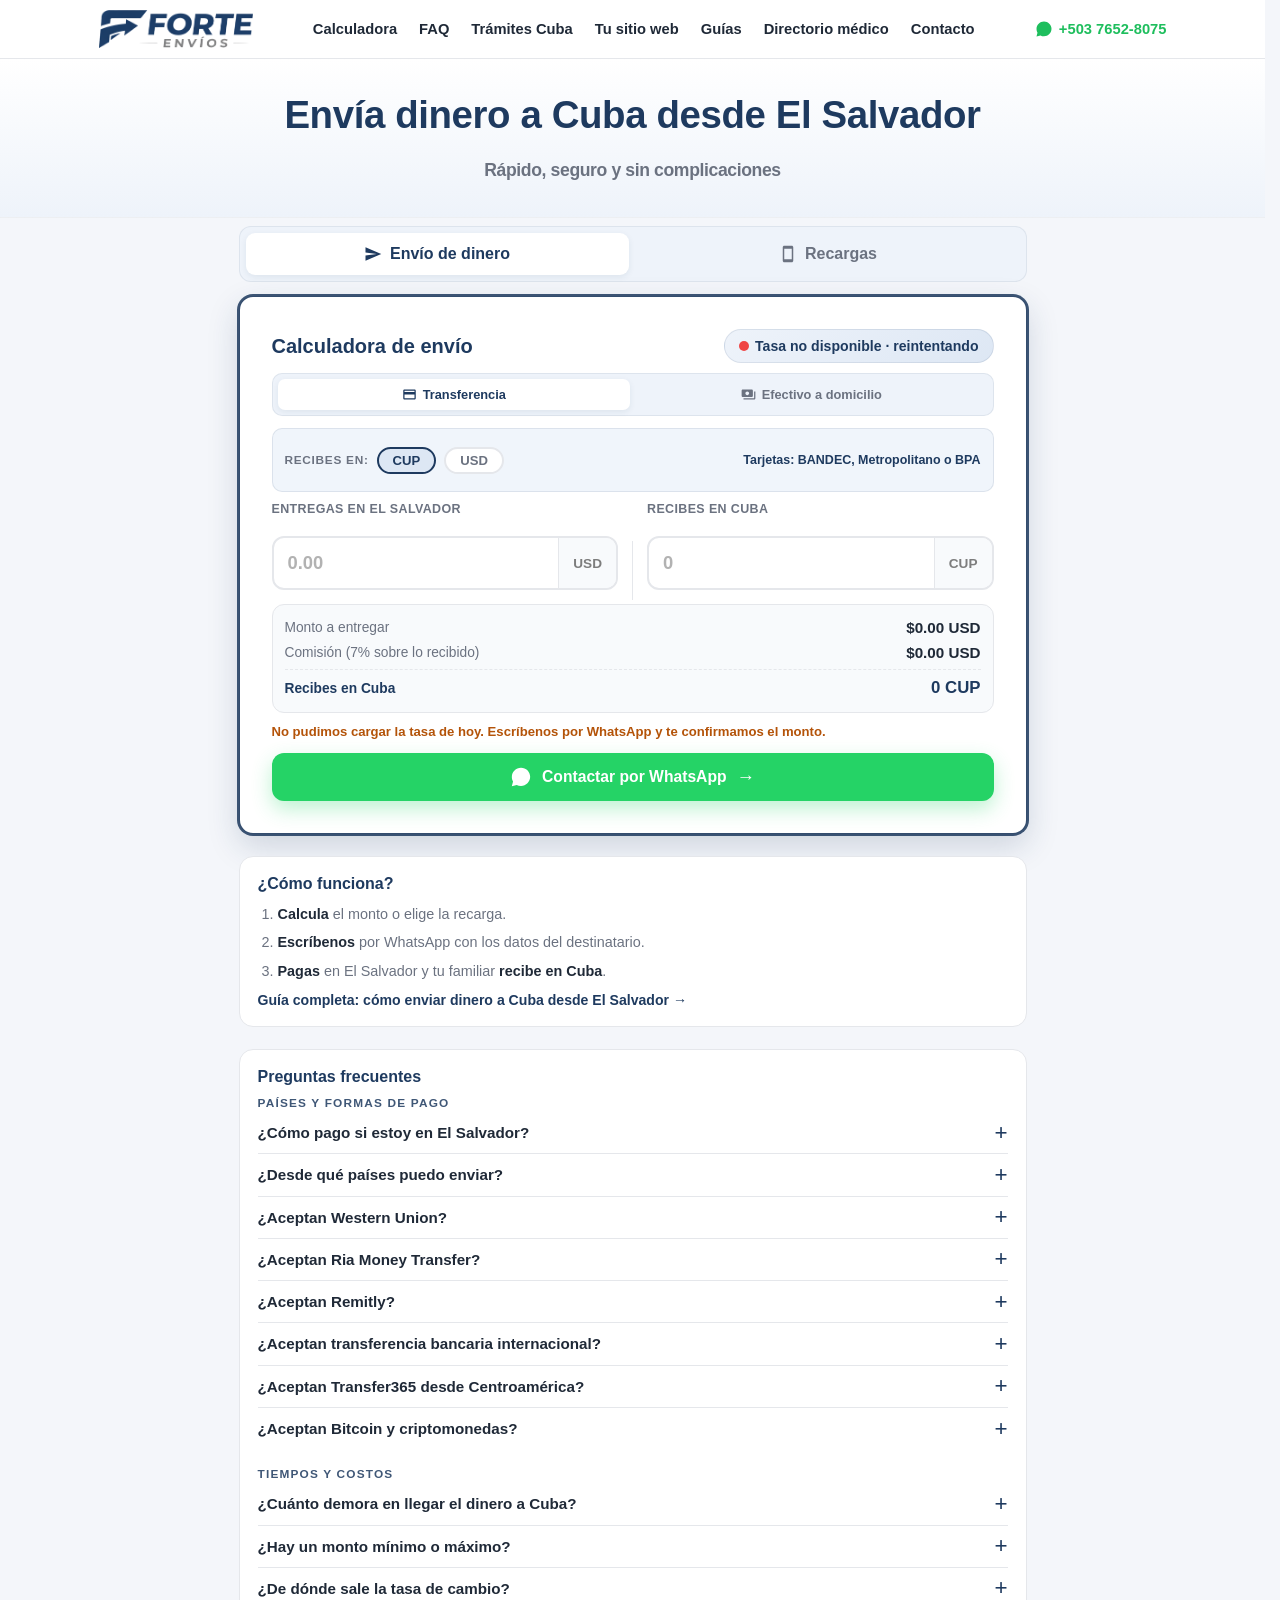
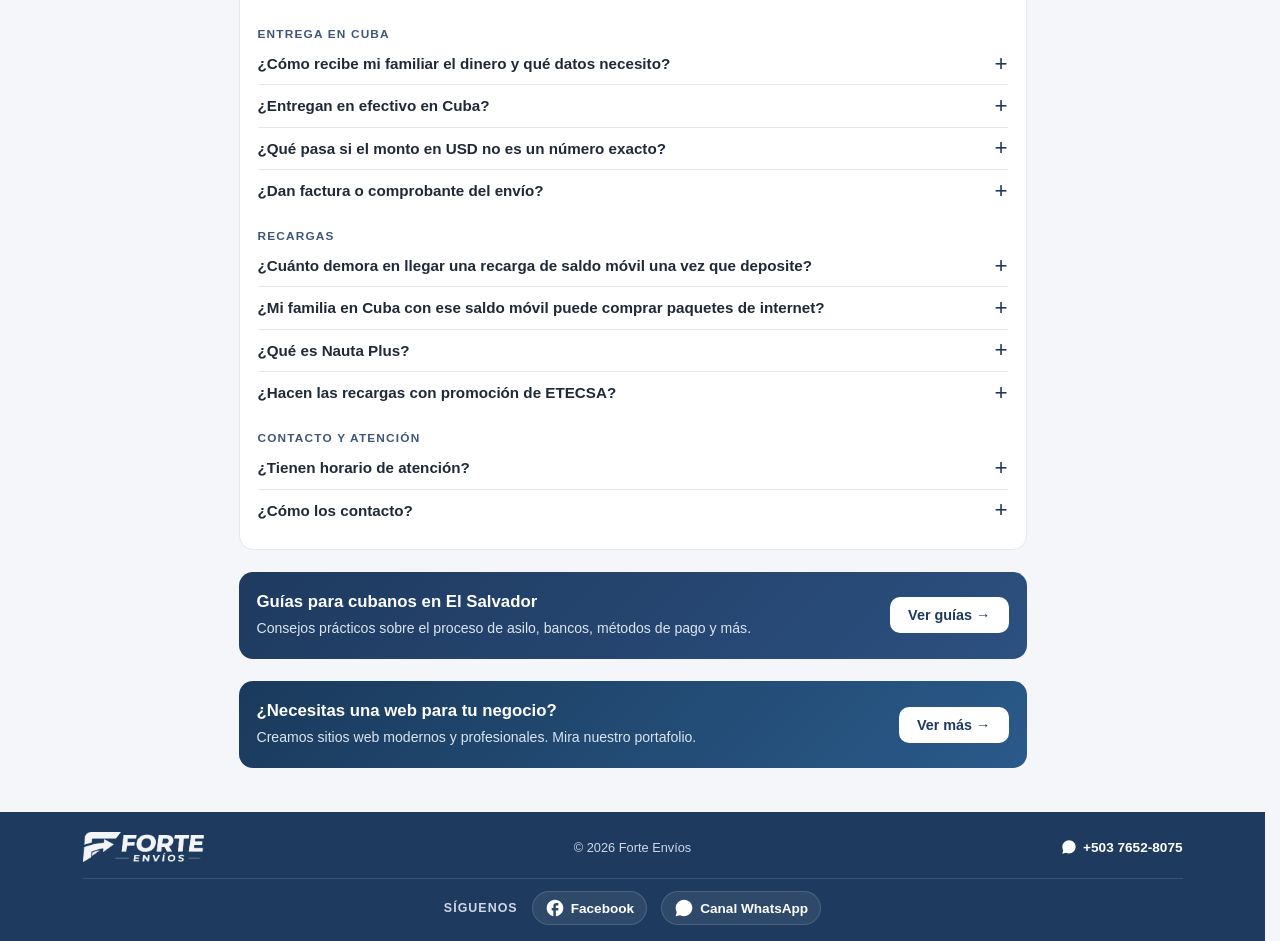
==== commit ba224d92: "recargas: renombrar la pestaña y añadir Nauta Plus 15 y 30 días" ====
--- a/index.html
+++ b/index.html
@@ -34,7 +34,7 @@
         "@type": "FinancialService",
         "name": "Forte Envíos",
         "url": "https://forteenvios.com/",
-        "description": "Envíos de dinero y recargas de saldo móvil desde El Salvador a Cuba.",
+        "description": "Envíos de dinero, recargas de saldo móvil y Nauta Plus desde El Salvador a Cuba.",
         "logo": "https://forteenvios.com/icons/icon-512.png",
         "image": "https://forteenvios.com/og-image.jpg",
         "telephone": "+503 7652-8075",
@@ -106,7 +106,7 @@
           </button>
           <button type="button" class="tab" role="tab" id="tab-saldo" aria-selected="false" aria-controls="panel-saldo" tabindex="-1" data-tab="saldo">
             <svg viewBox="0 0 24 24" width="18" height="18" fill="currentColor" aria-hidden="true"><path d="M17 1.01L7 1c-1.1 0-2 .9-2 2v18c0 1.1.9 2 2 2h10c1.1 0 2-.9 2-2V3c0-1.1-.9-1.99-2-1.99zM17 19H7V5h10v14z"/></svg>
-            Saldo móvil
+            Recargas
           </button>
         </div>
 
@@ -206,12 +206,13 @@
           </a>
         </div>
 
-        <!-- === Panel: Saldo móvil === -->
+        <!-- === Panel: Recargas === -->
         <div class="calculator card hidden" id="panel-saldo" role="tabpanel" aria-labelledby="tab-saldo">
           <div class="calc-header">
-            <h2>Recarga de saldo móvil</h2>
-          </div>
-
+            <h2>Recargas a Cuba</h2>
+          </div>
+
+          <h3 class="offers-title">Saldo móvil</h3>
           <div class="offers">
             <button class="offer featured" data-cup="1000" data-usd="8.5">
               <span class="offer-badge">Mejor precio</span>
@@ -241,6 +242,20 @@
               <span class="offer-arrow">→</span>
               <span class="offer-usd">$27</span>
               <span class="offer-note" id="promoNote" role="tooltip" aria-hidden="true" hidden><strong>Promo ETECSA:</strong> solo cuando ETECSA tiene una promoción activa. Lo que incluye cambia en cada una (normalmente saldo multiplicado y datos ilimitados); por WhatsApp te confirmamos si hay una ahora y qué trae.</span>
+            </button>
+          </div>
+
+          <h3 class="offers-title">Nauta Plus <small>· Internet ilimitado</small></h3>
+          <div class="offers">
+            <button class="offer" data-nauta="15" data-usd="10">
+              <span class="offer-cup">15 <small>días</small></span>
+              <span class="offer-arrow">→</span>
+              <span class="offer-usd">$10</span>
+            </button>
+            <button class="offer" data-nauta="30" data-usd="15">
+              <span class="offer-cup">30 <small>días</small></span>
+              <span class="offer-arrow">→</span>
+              <span class="offer-usd">$15</span>
             </button>
           </div>
 
@@ -386,7 +401,7 @@
           </div>
 
           <div class="faq-group">
-            <h4>Saldo móvil</h4>
+            <h4>Recargas</h4>
 
             <details>
               <summary>¿Cuánto demora en llegar una recarga de saldo móvil una vez que deposite?</summary>
@@ -396,6 +411,11 @@
             <details>
               <summary>¿Mi familia en Cuba con ese saldo móvil puede comprar paquetes de internet?</summary>
               <p><strong>Sí</strong>.</p>
+            </details>
+
+            <details>
+              <summary>¿Qué es Nauta Plus?</summary>
+              <p>Es <strong>internet ilimitado</strong> durante <strong>15 días ($10 USD)</strong> o <strong>30 días ($15 USD)</strong>. Se recarga al <strong>número de Cuba</strong>, igual que el saldo móvil.</p>
             </details>
 
             <details>
--- a/styles.css
+++ b/styles.css
@@ -561,6 +561,16 @@
   font-size: 0.86rem;
   line-height: 1.35;
 }
+.offers-title {
+  margin: 4px 0 12px;
+  font-size: 0.78rem;
+  font-weight: 700;
+  color: var(--text-soft);
+  text-transform: uppercase;
+  letter-spacing: 0.03em;
+}
+.offers + .offers-title { margin-top: 18px; }
+.offers-title small { font-size: inherit; font-weight: 600; text-transform: none; letter-spacing: 0; }
 .offers {
   display: grid;
   gap: 8px;
